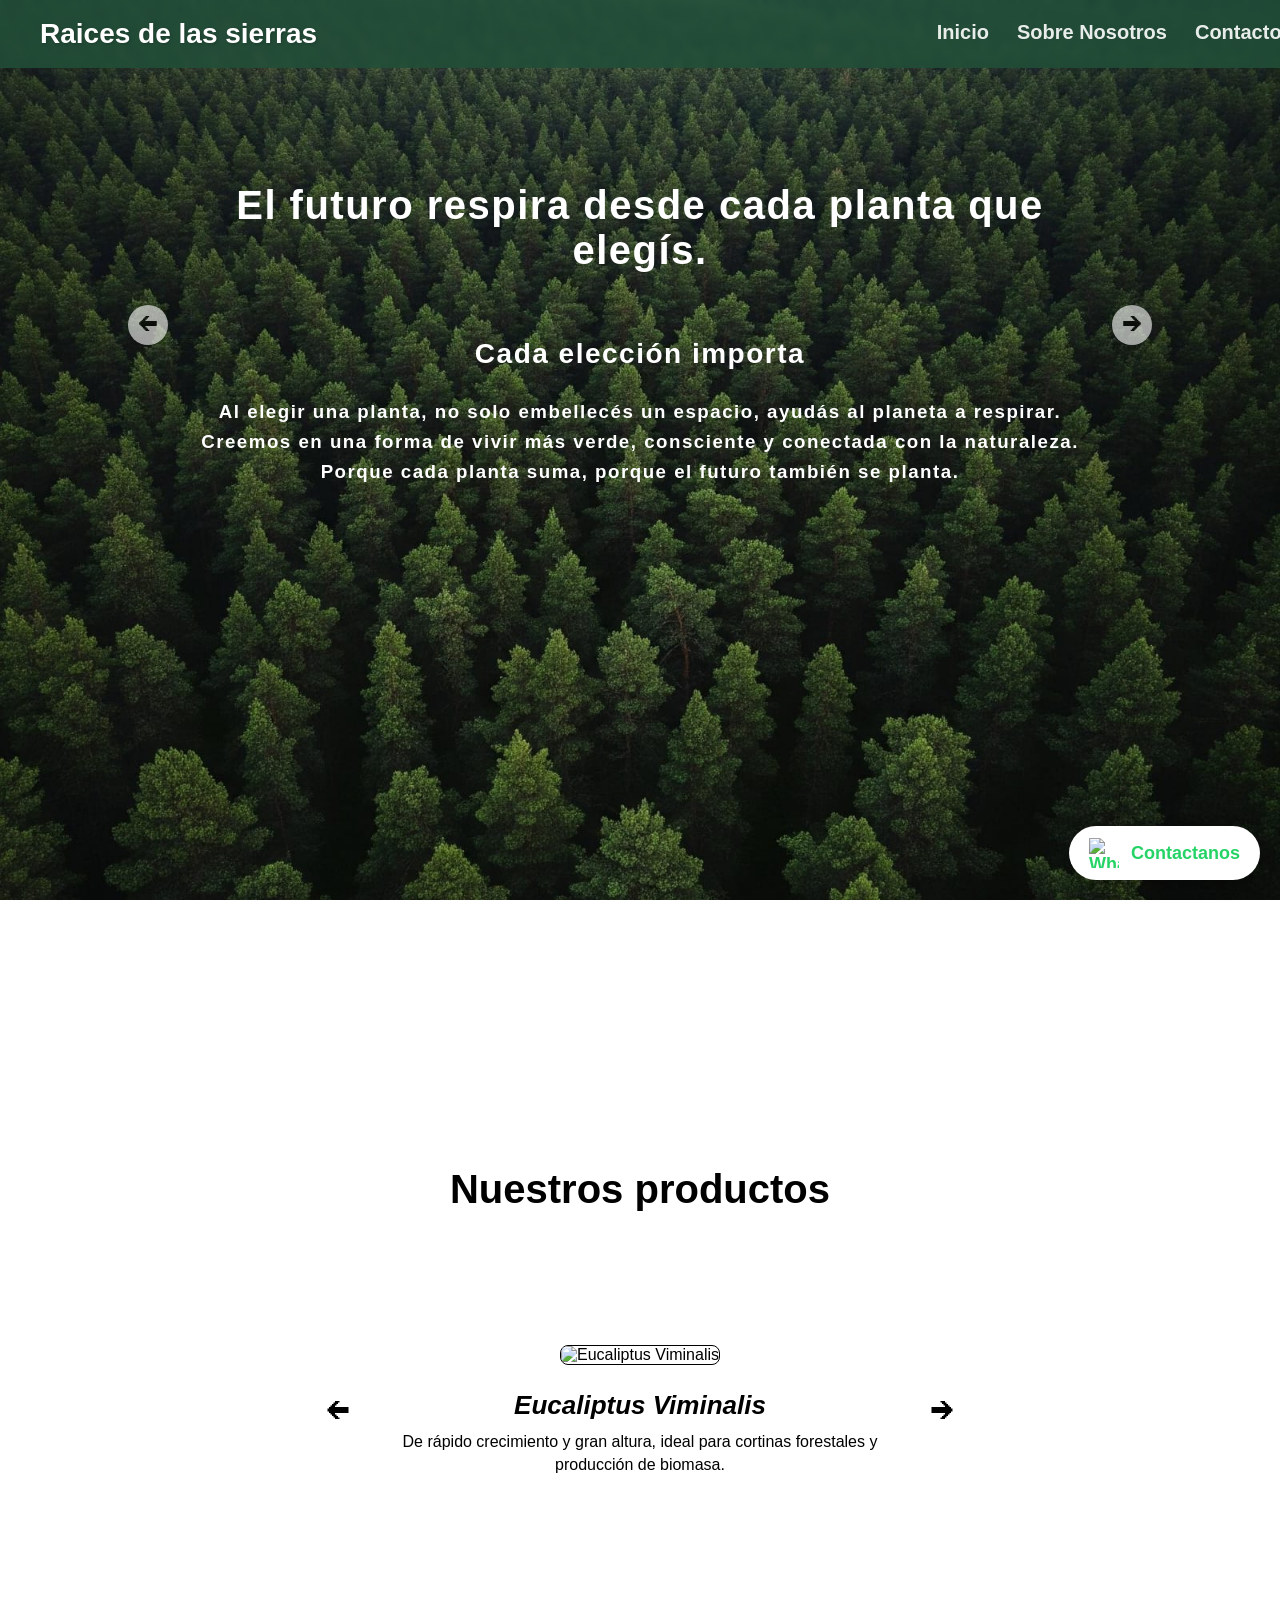
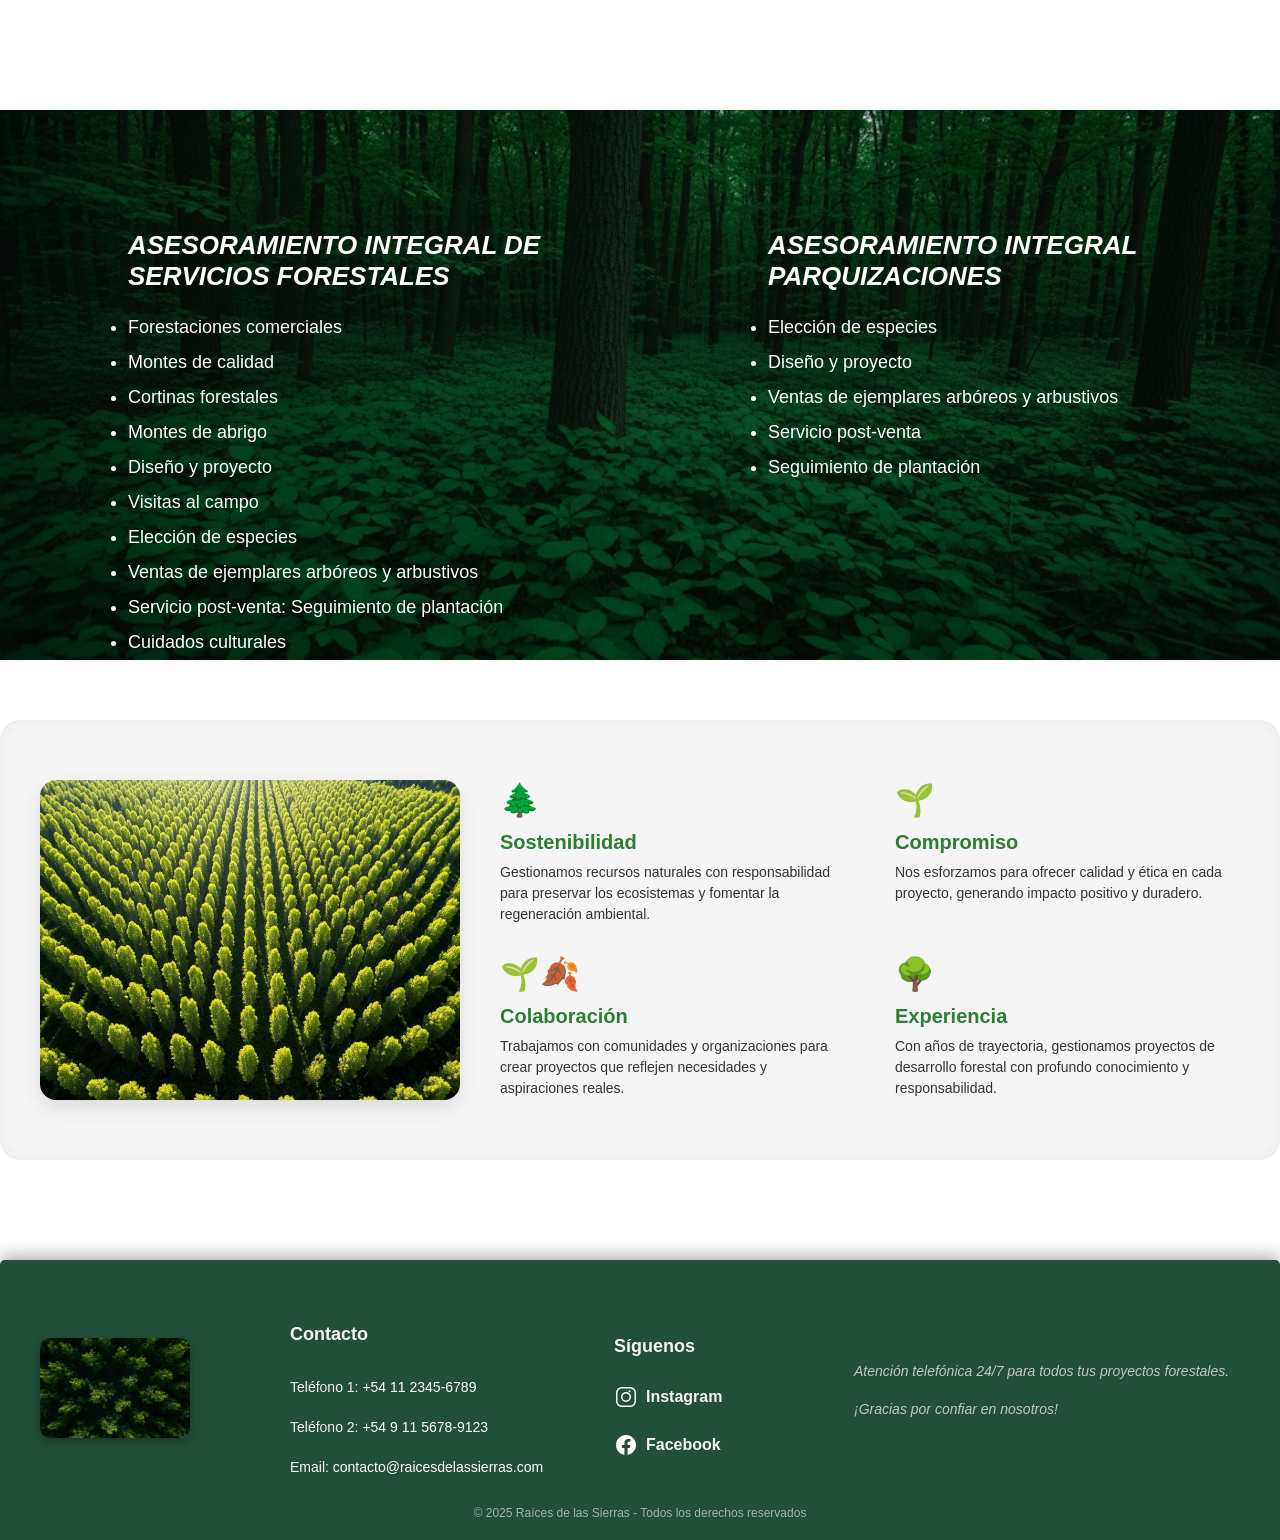
==== html/index.html @ c1635fcb "Version inicial del proyecto" ====
<!DOCTYPE html>
<html lang="en">
<head>
    <meta charset="UTF-8">
    <meta name="viewport" content="width=device-width, initial-scale=1.0">
    <title>Plantas</title>
    <link  rel="stylesheet" href="../css/style.css " />
    <link
  href="https://fonts.googleapis.com/css2?
       family=Lato:wght@300;400;700&
       family=Open+Sans:wght@300;400;700&
       family=Libre+Baskerville:wght@400;700&
       family=Playfair+Display:wght@400;700&
       display=swap"
  rel="stylesheet">
</head>
<body>  
   <header class="header">
    <div class="header__logo">Raices de las sierras</div>
    <nav class="header__nav">
      <a href="#inicio" class="nav__link">Inicio</a>
      <a href="#nosotros" class="nav__link">Sobre Nosotros</a>
      <a href="#contacto" class="nav__link">Contacto</a>
    </nav>
  </header>
<section class="presentacion">
  <div class="contenedor-presentacion">
    <button id="prev-btn" class="arrow-btn">🡰</button>

    <!-- Nuevo wrapper para los textos -->
    <div class="texts-wrap">
      <h1 class="slogan">El futuro respira desde cada planta que elegís.</h1>
      <div class="anim-wrap">
      <h2 class="titulo-presentacion"></h2>
      <h3 class="descripcion-presentacion"></h3>
      </div>
    </div>

    <button id="next-btn" class="arrow-btn">🡲</button>
  </div>
</section>
<!-- HASTA ACA PRIMERA SECCION -->
<section class="plantas-seccion">
  <h2 class="titulo-plantas">Nuestros productos</h2>
  <div class="contenedor-plantas">
    <div class="carrusel-plantas">
      <button id="prevBtn3">🡰</button>
      <div class="plantas-contenido" id="plantasContenido"></div>
      <button id="nextBtn3">🡲</button>
    </div>
  </div>
</section>

<!-- HASTA ACA SEGUNDA SECCION -->
<section class="asesoramiento-parquizaciones-seccion">
  <aside class="sidebarA">
    <div class="tituloA">ASESORAMIENTO INTEGRAL DE SERVICIOS FORESTALES</div>
    <div class="listadoA">
    <ul>
    <li>Forestaciones comerciales</li>
    <li>Montes de calidad</li>
    <li>Cortinas forestales</li>
    <li>Montes de abrigo</li>
    <li>Diseño y proyecto</li>
    <li>Visitas al campo</li>
    <li>Elección de especies</li>
    <li>Ventas de ejemplares arbóreos y arbustivos</li>
    <li>Servicio post-venta: Seguimiento de plantación</li>
    <li>Cuidados culturales</li>
    </ul>
    </div>
  </aside>
  <aside class="sidebarB">
    <div class="tituloB">ASESORAMIENTO INTEGRAL PARQUIZACIONES</div>
    <div class="listadoB">
    <ul>
      <li>Elección de especies</li>
      <li>Diseño y proyecto</li>
      <li>Ventas de ejemplares arbóreos y arbustivos</li>
      <li>Servicio post-venta</li>
      <li>Seguimiento de plantación</li>
    </ul> 
    </div>
  </aside>
</section>
  <!-- HASTA ACA tercera SECCION -->
<section class="valores-seccion">
  <div class="valores-container">
    <img src="../fondo-pantalla1.jpg" alt="Fondo árboles" class="valores-imagen" />

    <div class="valores-textos">
      <div class="valor-item">
        <div class="valor-icono">&#127794;</div> <!-- Icono hoja -->
        <h3>Sostenibilidad</h3>
        <p>Gestionamos recursos naturales con responsabilidad para preservar los ecosistemas y fomentar la regeneración ambiental.</p>
      </div>
      <div class="valor-item">
        <div class="valor-icono">&#127793;</div> <!-- Icono árbol -->
        <h3>Compromiso</h3>
        <p>Nos esforzamos para ofrecer calidad y ética en cada proyecto, generando impacto positivo y duradero.</p>
      </div>
      <div class="valor-item">
        <div class="valor-icono">&#127793;&#127810;</div> <!-- Icono árbol y planta -->
        <h3>Colaboración</h3>
        <p>Trabajamos con comunidades y organizaciones para crear proyectos que reflejen necesidades y aspiraciones reales.</p>
      </div>
      <div class="valor-item">
        <div class="valor-icono">&#127795;</div> <!-- Icono naturaleza -->
        <h3>Experiencia</h3>
        <p>Con años de trayectoria, gestionamos proyectos de desarrollo forestal con profundo conocimiento y responsabilidad.</p>
      </div>
    </div>
  </div>
</section>
<!-- HASTA ACA cuarta SECCION -->
<footer class="footer">
  <div class="footer-container">

    <div class="footer-logo">
      <img src="../fondo-bosque1.jpg" alt="Raíces de las Sierras Logo" />
    </div>

    <div class="footer-contacto">
      <h4>Contacto</h4>
      <p>Teléfono 1: <a href="tel:+541123456789">+54 11 2345-6789</a></p>
      <p>Teléfono 2: <a href="tel:+5491156789123">+54 9 11 5678-9123</a></p>
      <p>Email: <a href="mailto:contacto@raicesdelassierras.com">contacto@raicesdelassierras.com</a></p>
    </div>

    <div class="footer-redes">
      <h4>Síguenos</h4>
      <a href="https://instagram.com/tuusuario" target="_blank" aria-label="Instagram" class="red-social">
        <img src="../icono-instagram.svg" alt="Instagram" />
        <span>Instagram</span>
      </a>
      <a href="https://facebook.com/tuusuario" target="_blank" aria-label="Facebook" class="red-social">
        <img src="../icono-facebook-svg.svg" alt="Facebook" />
        <span>Facebook</span>
      </a>
    </div>

    <div class="footer-extra">
      <p>Atención telefónica 24/7 para todos tus proyectos forestales.</p>
      <p>¡Gracias por confiar en nosotros!</p>
    </div>

  </div>
  <div class="footer-copy">
    &copy; 2025 Raíces de las Sierras - Todos los derechos reservados
  </div>
</footer>



<a href="https://wa.me/549XXXXXXXXXX" target="_blank" class="whatsapp-fijo" aria-label="Contactar por WhatsApp">
  <img src="https://cdn-icons-png.flaticon.com/512/733/733585.png" alt="WhatsApp" />
  <span class="whatsapp-texto">Contactanos</span>
</a>
</body>
 <script src="../js/carrusel-ventas.js"></script>
  <script src="../js/carrusel.js"></script>
  <script src="../js/header.js"></script>
  <script src="../js/carrusel-parquizaciones.js"></script>
  <script src="../js/texto-cambiante.js"></script>
</html>
---- css/style.css ----
/*
   VARIABLES DE COLORES POSIBLES A USAR (para referencia):
   verde: #4CAF50;
   verde oscuro: #2E7D32;
   marron suave: #8D6E63;
   blanco transparente: rgba(255, 255, 255, 0.9);
   gris claro: #f5f5f5;
   gris medio: #d6d6d6;
   
    --e-global-color-secondary: #DBDCDD;
    --e-global-color-text: #000000;
    --e-global-color-accent: #F7A400;
    --e-global-color-9a81f66: #F1F1F1;
    --e-global-typography-primary-font-family: "Circular Std";

*/
/*BODY INICIAL MOMENTANEO, A CAMBIAR*/

body {
  margin: 0% auto;
  font-family: 'Lato', 'Open Sans', sans-serif;
  color: #2E7D32; 
  background-color: var;
  background-size: cover;
  background-position: center;
  background-repeat: no-repeat;
  position: relative;
}

/*HEADER, CLASES QUE PONE EL NOMBRE A LA IZQUIERDA Y LOS LINKS A LA DERECHA (A ELEGIR COLORES Y FONDO)*/
.header {
  position: fixed;
  top: 0;
  width: 100%;
  display: flex;
  flex-wrap: wrap; 
  justify-content: space-between;
  align-items: center;
  padding: 18px 40px;
  z-index: 1000;
   background-color: rgba(34, 79, 57, 0.85); /* Verde oscuro con 85% opacidad */
  backdrop-filter: blur(3px);
  -webkit-backdrop-filter: blur(3px);
}

.header__logo {
  font-size: 28px;
  font-weight: 700;
  color: white;
  text-shadow: 1px 1px 3px rgba(0,0,0,0.2);
  user-select: none;
}

.header__nav {
  display: flex;
  gap: 28px;
  flex-wrap: wrap; 
  margin-right: 3%;
}

.nav__link {
  text-decoration: none;
  color: rgba(255, 255, 255, 0.9); /* blanco transparente */
  font-weight: 600;
  position: relative;
  font-size: 20px;
  transition: color 0.3s ease;
  padding-bottom: 4px;
  user-select: none;
}

.nav__link:hover {
  color: #A0C4FF; /* verde */
}


/*SLIDES DE NOSOTROS, SIN GRADIENTES*/
.sobre-nosotros {
  display: flex;
  justify-content: center;
  flex-wrap: wrap;
  gap: 32px;
  padding: 64px 32px;
  max-width: 1200px;
  margin: 100px auto 50px auto;
  background-color: #f5f5f5; 
  border-radius: 20px;
  box-shadow: inset 0 0 15px rgba(0,0,0,0.05);
}

.slide {
  flex: 1 1 30%;
  background-color: #8D6E63; 
  color: rgba(255, 255, 255, 0.9); 
  padding: 24px;
  border-radius: 20px;
  box-shadow: 0 8px 20px rgba(0,0,0,0.1);
  min-height: 280px;
  transition: transform 0.3s ease, box-shadow 0.3s ease, background-color 0.3s ease;
  cursor: default;
  display: flex;
  flex-direction: column;
  justify-content: center;
}

.slide:hover {
  transform: scale(1.05);
  box-shadow: 0 15px 35px rgba(0,0,0,0.25);
  background-color: #2E7D32; 
  color: rgba(255, 255, 255, 0.9);
}

.slide h2 {
  margin-top: 0;
  color: rgba(255, 255, 255, 0.9);
  font-size: 24px;
  margin-bottom: 12px;
}

.slide p {
  font-size: 16px;
  line-height: 1.6;
  color: rgba(255, 255, 255, 0.9);
  flex-grow: 1;
}
/*CARRUSEL PRESENTACION*/
.presentacion {
  width: 100%;
  height: 100vh;
  background-image: url(../fondo-pantalla4.jpg);
  background-repeat: no-repeat;
  background-size: cover;
  background-position: center center;
  animation: viento 10s linear infinite;
}

@keyframes viento {
  0% {
    background-position: center 50%;
  }
  50% {
    background-position: left 38%;
  }
  100% {
    background-position: center 50%;
  }
}

.slogan{
  color: white;
  font-size: 40px;
  
}
.contenedor-presentacion {
  display: flex;
  flex-direction: row;      
  align-items: center;  
  justify-content: space-between; 
  padding-top: 150px;
  padding-left: 10%;
  padding-right: 10%;
  max-width: 1200px;
  margin: 0 auto;
  letter-spacing: 1.5px;
}


.texts-wrap {
  display: flex;
  flex-direction: column;
  text-align: center;     
  flex: 1;                 
  margin: 0 20px;         
}

.arrow-btn {
     flex-shrink: 0; 
  background-color: #ffffff;       /* fondo blanco */
  color: #000000;                  /* flecha negra */
  border: none;                    /* sin borde */
  width: 40px;                     /* ancho fijo */
  height: 40px;                    /* alto fijo */
  border-radius: 50%;              /* redondel */
  font-size: 20px;                 /* tamaño de flecha */
  display: flex;                   /* centrar el contenido */
  align-items: center;             /* vertical */
  justify-content: center;         /* horizontal */
  cursor: pointer;                 /* mano al pasar */
  box-shadow: 0 2px 4px rgba(0,0,0,0.1);  /* sombra suave opcional */
  transition: transform 0.2s;      /* pequeña animación */
 opacity: 0.6;
}

.arrow-btn:hover {
  transform: scale(1.1);           /* agranda un poco al pasar */
  opacity: 1;
}



.titulo-presentacion {
  line-height: 1.7;
  font-size: 28px;
  font-weight: bold;
  margin-bottom: 20px;
  color: white;
  letter-spacing: 1.5px;
}

.descripcion-presentacion {
  color: white;
  margin-bottom: 12px;
  letter-spacing: 1.5px;
  line-height: 1.6;
}
/* Wrapper animable */
.anim-wrap {
  overflow: hidden; /* evita parpadeos */
}

/* Sale hacia la izquierda */
.animate-out-left {
  animation: slideOutLeft 0.3s ease forwards;
}

/* Entra desde la derecha */
.animate-in-right {
  animation: slideInRight 0.3s ease forwards;
}

@keyframes slideOutLeft {
  from { opacity: 1; transform: translateX(0); }
  to   { opacity: 0; transform: translateX(-30%); }
}

@keyframes slideInRight {
  from { opacity: 0; transform: translateX(30%); }
  to   { opacity: 1; transform: translateX(0); }
}



/*ASESORAMIENTO FORESTAL SECCION*/

.asesoramiento-forestal-seccion {
  width: 100%;
  height: 60vh;
  background-color: white;
  display: flex;
  justify-content: center;
  align-items: center;
  box-sizing: border-box;
  font-family: 'Lato', sans-serif;
  color: #000;
}


/* CONTENEDOR PRINCIPAL */
.contenedor-principal {
  width: 100%;
  max-width: 1200px;
  height: 100%;
  display: flex;
  flex-direction: column;
  box-sizing: border-box;
  padding: 40px;
  align-items: flex-end;
}

/* BLOQUE SUPERIOR: ARRIBA A LA IZQUIERDA */
.bloque-superior {
  display: flex;
  align-items: center;
  gap: 1.5rem;
  align-self: flex-start;
}

.bloque-superior h2 {
  color: #000;
  font-size: 2.4rem;
  line-height: 1.3;
  font-weight: 700;
  margin: 0;
}

.logo {
  width: 120px;
  border-radius: 12px;
  box-shadow: 0 8px 20px rgba(35, 124, 117, 0.2);
  transition: transform 0.3s ease;
}

.logo:hover {
  transform: scale(1.05);
}

/* ESPACIADOR FLEXIBLE */
.flex-spacer {
  flex-grow: 1;
  min-height: 20%;
}

/* BLOQUE CARRUSEL: ABAJO A LA DERECHA */
.bloque-carrusel {
  align-self: center;
  padding-left: 30%;
  margin-top: 10%;
}

.carrusel {
  display: flex;
  align-items: center;
  background-color: #fff;
  border: solid 2px black;
  border-radius: 25px;
  padding: 2rem;
  box-shadow: 0 12px 30px rgba(35, 124, 117, 0.15);
  min-width: 480px;
  max-width: 600px;
  gap: 1rem;
}

/* CARRUSEL CONTENIDO */
.carrusel-contenido {
  flex: 1;
  transition: transform 0.5s ease-in-out, opacity 0.5s ease-in-out;
  opacity: 1;
  height: 180px;
  overflow: hidden;
  width: 80px;
}

.carrusel-contenido h3 {
  color: #000;
  font-size: 1.5rem;
  font-weight: 700;
  margin-bottom: 0.5rem;
}

.carrusel-contenido p {
  color: #000;
  font-size: 1rem;
  line-height: 1.5;
  margin: 0;
}

.carrusel-btn {
  background: transparent;
  color: #000;
  border: 2px solid #000;
  border-radius: 50%;
  width: 42px;
  height: 42px;
  font-size: 1.2rem;
  cursor: pointer;
  transition: background 0.3s, color 0.3s;
}

.carrusel-btn:hover {
  background: #000;
  color: #fff;
}

/* Animaciones para el Carrusel de Objetivos */
.carrusel-contenido.animate-out-left {
  transform: translateX(-100%);
  opacity: 0;
}

.carrusel-contenido.animate-in-right {
  transform: translateX(0);
  opacity: 1;
}

.carrusel-contenido.initial-position-right {
  transform: translateX(100%);
  opacity: 0;
}


/*ASESORIAMIENTO PARQUIZACIONES SECCION*/
.asesoramiento-parquizaciones-seccion {
  display: flex;
  width: 100%;
  height: 50vh;
  background-image: url(../fondo-seccion-parquizaciones.png);
  background-repeat: no-repeat;
  background-size: cover;
  background-position: center center;
  animation: viento 10s linear infinite;
  padding-top: 100px;
  
}
.sidebarA {
  width: 50%;
  padding: 20px;
  box-sizing: border-box;
  justify-content: center;
  padding-left: 10%;
}

.sidebarB {
  width: 50%;
  padding: 20px;
  box-sizing: border-box;
  padding-left: 10%;
}

.tituloA,
.tituloB {
  color: white;
  font-weight: bold;
  font-style: italic;
  font-size: 26px;
  margin-bottom: 25px;
  
}

.listadoA ul,
.listadoB ul {
  
  padding: 0;
  margin: 0;
}

.listadoA li,
.listadoB li {
  color: white;
  font-weight: normal;
  font-size: 18px;
  margin-bottom: 14px;
  
}

/*SECCION VENTA DE PLANTAS*/
.plantas-seccion {
  display: flex;
  flex-direction: column;
  justify-content: center;
  align-items: center;
  width: 100%;
  height: 90vh;
  background-color: white;
  color: black;
  font-family: 'Open Sans', sans-serif;
}

.titulo-plantas {
  font-size: 40px;
  color: black;
  font-weight: bold;
  text-align: center;
  padding-bottom: 100px;
}

.contenedor-plantas {
  width: 100%;
  display: flex;
  justify-content: center;
  align-items: center;
}

.carrusel-plantas {
  width: 50%;
  display: flex;
  align-items: center;
  justify-content: space-between;
  gap: 20px;
}

#prevBtn3,
#nextBtn3 {
  font-size: 24px;
  background: none;
  border: none;
  cursor: pointer;
  color: black;
  transition: transform 0.2s;
}

#prevBtn3:hover,
#nextBtn3:hover {
  transform: scale(1.2);
}

.plantas-contenido {
  text-align: center;
  flex: 1;
  transition: opacity 0.3s ease;
}

.plantas-contenido img.imagen-planta {
  max-width: 100%;
  height: auto;
  border-radius: 8px;
  border: 1px solid #000;
  margin-bottom: 15px;
}

.plantas-contenido h3 {
  font-size: 26px;
  font-style: italic;
  margin: 10px 0;
}

.plantas-contenido p {
  font-size: 16px;
  font-style: normal;
  margin: 0 10px;
  line-height: 1.4;
}


/*ESTE ES EL CARRUSEL DE VENTAS*/

/*WHATSAPP POPUP*/
.whatsapp-fijo {
  position: fixed;
  bottom: 20px;
  right: 20px;
  z-index: 999;
  background-color: white; /* fondo blanco */
  color: #25D366;
  border-radius: 50px; /* más redondeado */
  padding: 12px 20px;
  display: flex;
  align-items: center;
  gap: 12px;
  font-weight: bold;
  font-size: 18px;
  text-decoration: none;
  box-shadow: 0 6px 16px rgba(0, 0, 0, 0.3);
  transition: transform 0.3s ease, background-color 0.3s ease;
}

.whatsapp-fijo:hover {
  transform: scale(1.06);
  background-color: #f0f0f0;
}

.whatsapp-fijo img {
  width: 30px;
  height: 30px;
}

/* Texto solo visible en pantallas grandes */
.whatsapp-texto {
  display: none;
}

/* Mostrar texto a partir de pantallas medianas */
@media (min-width: 768px) {
  .whatsapp-texto {
    display: inline;
  }

 



/*VALORES SECCION*/
.valores-seccion {
  padding: 60px 40px;
  background-color: #f5f5f5;
  max-width: 1200px;
  margin: 60px auto 100px auto;
  border-radius: 20px;
  box-shadow: inset 0 0 15px rgba(0,0,0,0.05);
  font-family: 'Lato', sans-serif;
  color: #2E7D32;
}

.valores-container {
  display: flex;
  gap: 40px;
  align-items: center;
  flex-wrap: wrap;
}

.valores-imagen {
  flex: 1 1 40%;
  max-width: 420px;
  border-radius: 16px;
  box-shadow: 0 8px 20px rgba(0,0,0,0.1);
  object-fit: cover;
  height: 320px;
}

.valores-textos {
  flex: 1 1 55%;
  display: grid;
  grid-template-columns: repeat(2, 1fr);
  gap: 30px 50px;
}

.valor-item {
  display: flex;
  flex-direction: column;
  align-items: flex-start;
}

.valor-icono {
  font-size: 32px;
  color: #F7A400; /* color naranja/acento */
  margin-bottom: 12px;
}

.valor-item h3 {
  margin: 0 0 8px 0;
  font-weight: 700;
  color: #2E7D32;
  font-size: 20px;
}

.valor-item p {
  margin: 0;
  font-size: 14px;
  line-height: 1.5;
  color: #333;
}

/* Responsive para móviles */
@media (max-width: 768px) {
  .valores-container {
    flex-direction: column;
  }
  .valores-imagen, .valores-textos {
    flex: 1 1 100%;
    max-width: 100%;
  }
  .valores-textos {
    grid-template-columns: 1fr;
  }
}
 


/*FOOTER*/

.footer {
  background-color: #224F39;
  color: #f5f5f5;
  padding: 40px 20px 20px 20px;
  font-family: 'Lato', sans-serif;
  border-radius: 5px 5px 0 0;
  box-shadow: 0 -5px 15px rgba(0,0,0,0.3);
  margin-top: 60px;
}

.footer-container {
  max-width: 1200px;
  margin: 0 auto;
  display: flex;
  flex-wrap: nowrap; 
  justify-content: flex-start; 
  gap: 60px; 
  align-items: center;
}
.footer-logo {
  flex: 0 0 auto; 
  margin-right: 40px;
}
.footer-logo img {
  max-height: 100px; 
  width: auto; 
  border-radius: 10px;
  box-shadow: 0 4px 10px rgba(0,0,0,0.3);
}

.footer-contacto, .footer-redes, .footer-extra {
  display: flex;
  flex-direction: column;
  gap: 12px;
  flex: 1 1 auto;
  min-width: 180px;
}
.footer-contacto h4,
.footer-redes h4,
.footer-extra h4 {
  font-weight: 700;
  margin-bottom: 16px;
  font-size: 18px;
}

.footer-contacto p,
.footer-extra p {
  margin: 6px 0;
  font-size: 14px;
}

.footer-contacto a {
  color: #fff;
  text-decoration: none;
  transition: color 0.3s ease;
}

.footer-contacto a:hover {
  color: #fff;
  text-decoration: underline;
}

.footer-redes {
  display: flex;
  flex-direction: column;
}

.footer-redes a.red-social {
  display: flex;
  align-items: center;
  gap: 8px;
  margin-bottom: 12px;
  color: #f5f5f5;
  text-decoration: none;
  font-weight: 600;
  font-size: 16px;
  transition: transform 0.3s ease, color 0.3s ease;
}

.footer-redes a.red-social img {
  width: 24px;
  height: 24px;
  filter: brightness(0) invert(1);
  transition: transform 0.3s ease;
}

.footer-redes a.red-social:hover {
  transform: scale(1.1);
  color: #F7A400;
}

.footer-redes a.red-social:hover img {
  transform: scale(1.2);
  filter: brightness(0) invert(1) saturate(1.5) hue-rotate(10deg);
}


.footer-extra p {
  font-size: 14px;
  margin: 5px 0;
  font-style: italic;
  opacity: 0.85;
  color: #DBDCDD; 
}

.footer-copy {
  text-align: center;
  font-size: 12px;
  opacity: 0.6;
  margin-top: 25px;
  user-select: none;
}


/*NOSOTROS*/
.nosotros-container {
  margin-top: 2rem; /* Espacio entre el header y la sección */
  padding: 3rem 1.5rem;
  background: #eeeeee; 
  color: #333;
  max-width: 1100px;
  margin-left: auto;
  margin-right: auto;
  border-radius: 10px; 
  box-shadow: 0 2px 12px rgba(0, 0, 0, 0.05);  
}

.intro {
  text-align: center;
  margin-bottom: 2.5rem;
}

.intro h2 {
  font-size: 2.5rem;
  font-weight: 600;
  color: #2e5e4e;
  margin-bottom: 0.5rem;
}

.intro .subtitulo {
  font-size: 1.2rem;
  font-style: italic;
  color: brown;
}

.reseña {
  font-size: 1.1rem;
  line-height: 1.8;
  margin-bottom: 3rem;
  padding: 0 1rem;
}

.mision-vision {
  display: flex;
  flex-direction: column;
  gap: 2rem;
}

@media (min-width: 768px) {
  .mision-vision {
    flex-direction: row;
  }
}

.card {
  background: #fff;
  border-left: 5px solid #2e5e4e;
  padding: 1.5rem;
  box-shadow: 0 2px 10px rgba(0, 0, 0, 0.05);
  flex: 1;
  border-radius: 8px;
}

.card h3 {
  font-size: 1.5rem;
  margin-bottom: 1rem;
  color: #2e5e4e;
}

.card p {
  font-size: 1rem;
  color: #444;
  line-height: 1.6;
}



}
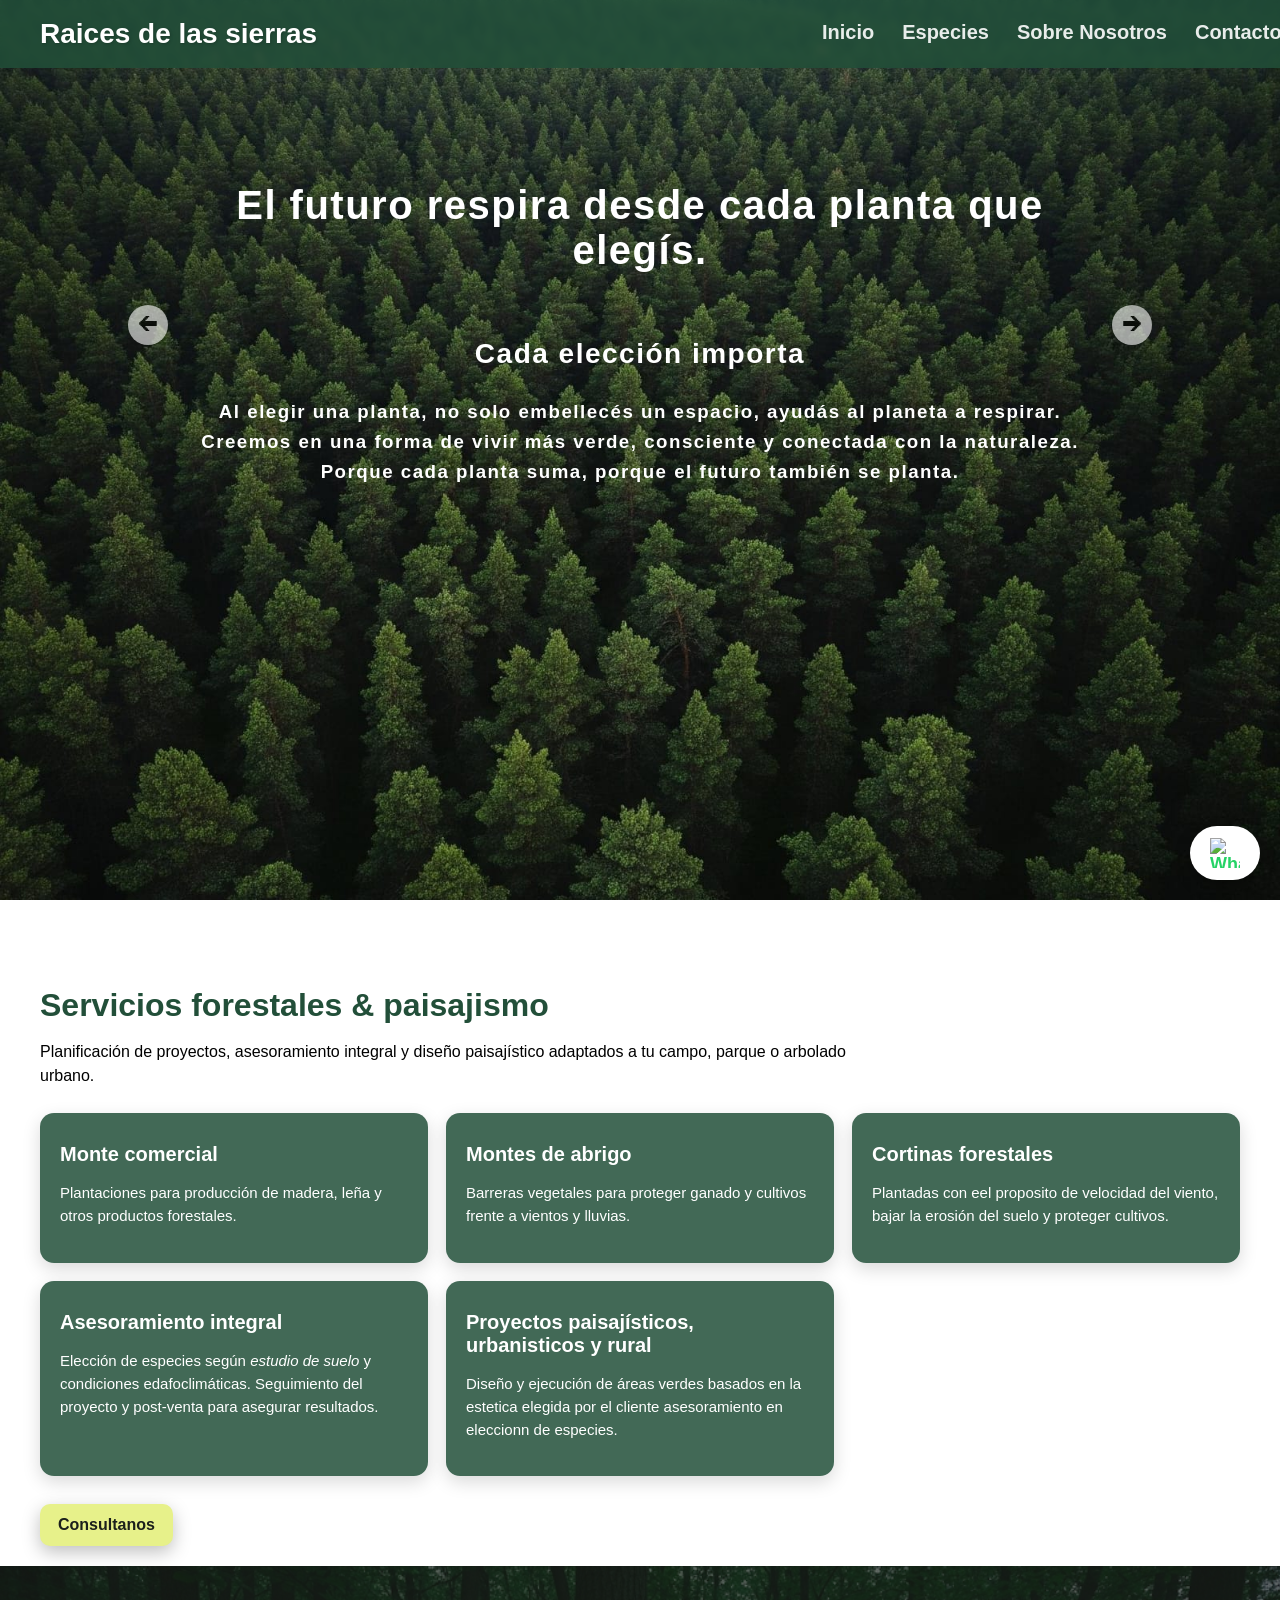
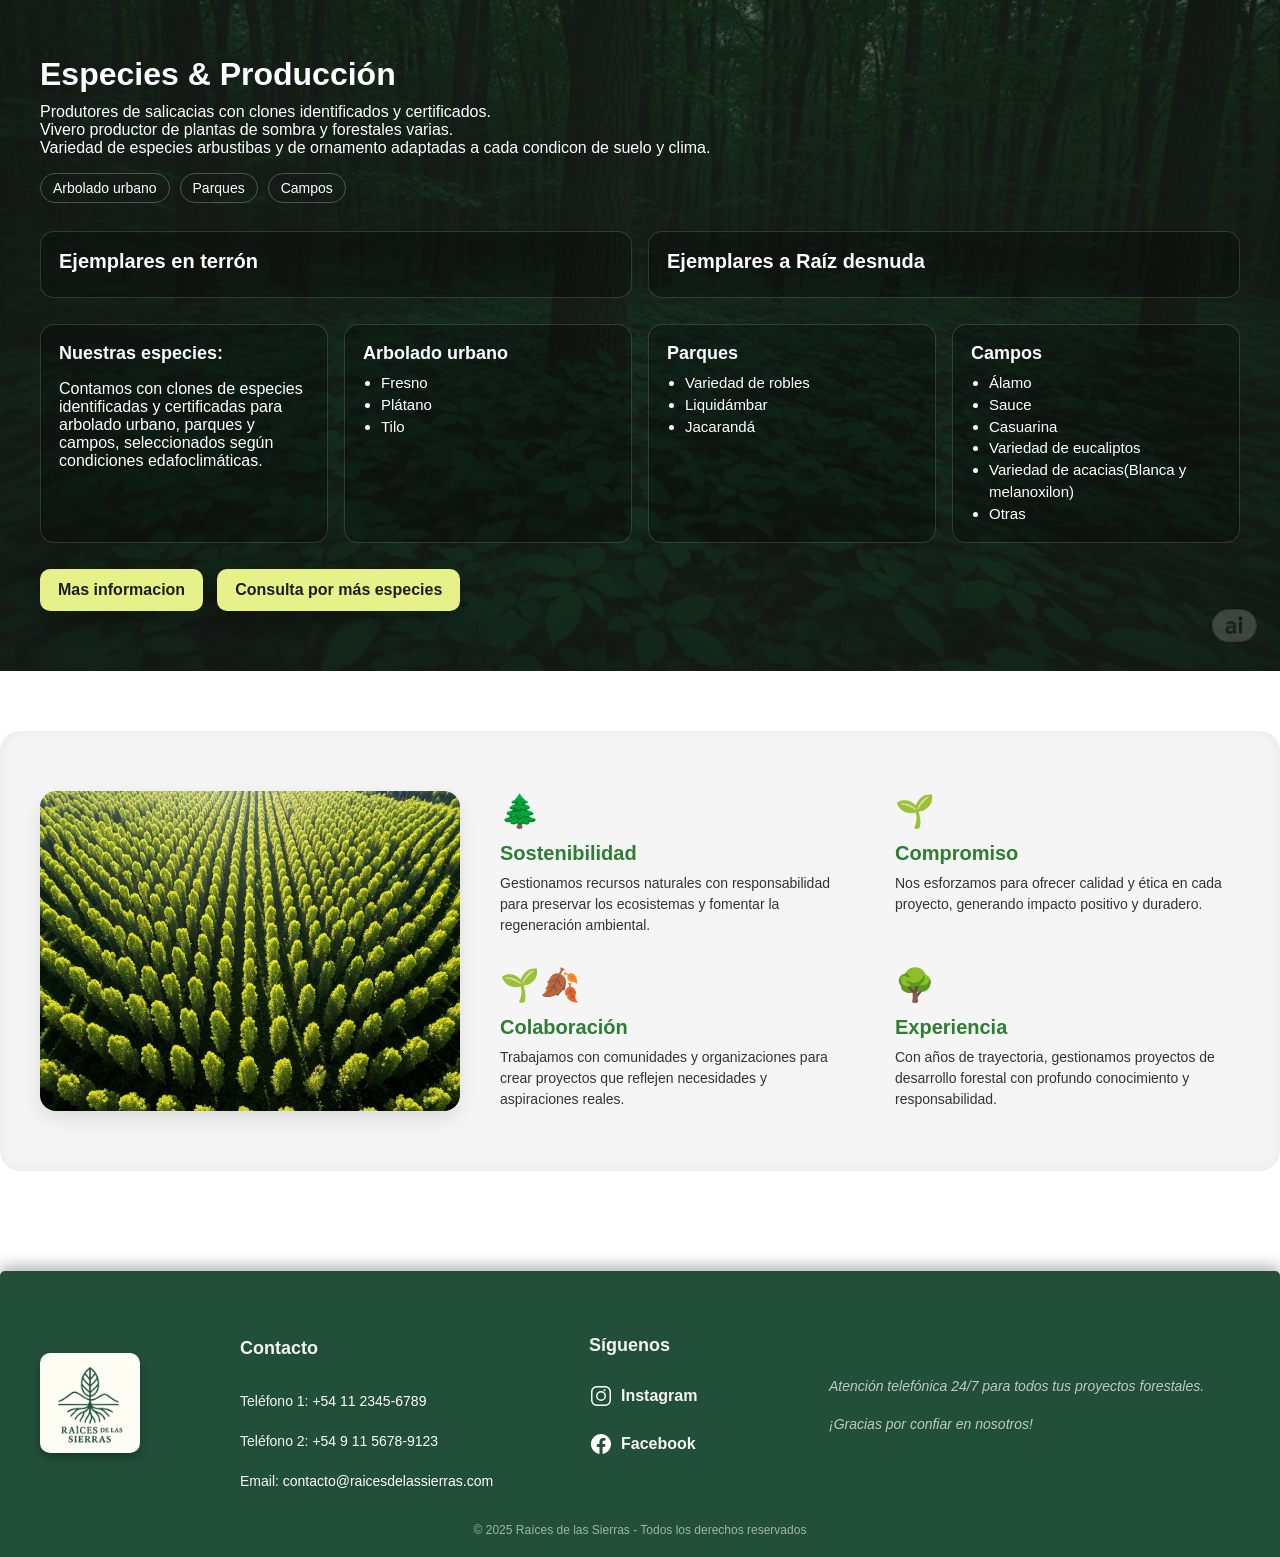
==== commit ce5973ec: "se agregaron nuevos cambios" ====
--- a/html/index.html
+++ b/html/index.html
@@ -3,7 +3,7 @@
 <head>
     <meta charset="UTF-8">
     <meta name="viewport" content="width=device-width, initial-scale=1.0">
-    <title>Plantas</title>
+    <title>Raíces de las sierras</title>
     <link  rel="stylesheet" href="../css/style.css " />
     <link
   href="https://fonts.googleapis.com/css2?
@@ -15,14 +15,15 @@
   rel="stylesheet">
 </head>
 <body>  
-   <header class="header">
+<header class="header">
     <div class="header__logo">Raices de las sierras</div>
     <nav class="header__nav">
-      <a href="#inicio" class="nav__link">Inicio</a>
-      <a href="#nosotros" class="nav__link">Sobre Nosotros</a>
+      <a href="index.html" class="nav__link">Inicio</a>
+      <a href="especies.html" class="nav__link">Especies</a>
+      <a href="nosotros.html" class="nav__link">Sobre Nosotros</a>
       <a href="#contacto" class="nav__link">Contacto</a>
     </nav>
-  </header>
+</header>
 <section class="presentacion">
   <div class="contenedor-presentacion">
     <button id="prev-btn" class="arrow-btn">🡰</button>
@@ -40,49 +41,150 @@
   </div>
 </section>
 <!-- HASTA ACA PRIMERA SECCION -->
-<section class="plantas-seccion">
-  <h2 class="titulo-plantas">Nuestros productos</h2>
-  <div class="contenedor-plantas">
-    <div class="carrusel-plantas">
-      <button id="prevBtn3">🡰</button>
-      <div class="plantas-contenido" id="plantasContenido"></div>
-      <button id="nextBtn3">🡲</button>
-    </div>
-  </div>
-</section>
+<section class="servicios-seccion">
+  <div class="servicios-wrap">
+    <header class="servicios-header">
+      <h2>Servicios forestales & paisajismo</h2>
+      <p>
+        Planificación de proyectos, asesoramiento integral y diseño paisajístico
+        adaptados a tu campo, parque o arbolado urbano.
+      </p>
+    </header>
+
+    <div class="servicios-grid">
+      <article class="servicio-card">
+        
+        <h3>Monte comercial</h3>
+        <p>
+          Plantaciones para producción de madera, leña y otros
+          productos forestales.
+        </p>
+      </article>
+
+      <article class="servicio-card">
+      
+        <h3>Montes de abrigo</h3>
+        <p>
+          Barreras vegetales para proteger ganado y cultivos frente a
+          vientos y lluvias.
+        </p>
+      </article>
+
+      <article class="servicio-card">
+        <h3>Cortinas forestales</h3>
+        <p>
+          Plantadas con eel proposito de velocidad del viento, bajar la
+          erosión del suelo y proteger cultivos.
+        </p>
+      </article>
+
+      <article class="servicio-card">
+       
+        <h3>Asesoramiento integral</h3>
+        <p>
+          Elección de especies según <em>estudio de suelo</em> y
+          condiciones edafoclimáticas. Seguimiento del proyecto y
+          post-venta para asegurar resultados.
+        </p>
+      </article>
+
+      <article class="servicio-card">
+        
+        <h3>Proyectos paisajísticos, urbanisticos y rural</h3>
+        <p>
+          Diseño y ejecución de áreas verdes basados en la estetica elegida por el cliente 
+          asesoramiento en eleccionn de especies.
+        </p>
+      </article>
+    </div>
+
+    <div class="servicios-cta">
+      <a class="btn-primario" href="/contacto">Consultanos</a>
+      
+    </div>
+  </div>
+</section>
+
 
 <!-- HASTA ACA SEGUNDA SECCION -->
-<section class="asesoramiento-parquizaciones-seccion">
-  <aside class="sidebarA">
-    <div class="tituloA">ASESORAMIENTO INTEGRAL DE SERVICIOS FORESTALES</div>
-    <div class="listadoA">
-    <ul>
-    <li>Forestaciones comerciales</li>
-    <li>Montes de calidad</li>
-    <li>Cortinas forestales</li>
-    <li>Montes de abrigo</li>
-    <li>Diseño y proyecto</li>
-    <li>Visitas al campo</li>
-    <li>Elección de especies</li>
-    <li>Ventas de ejemplares arbóreos y arbustivos</li>
-    <li>Servicio post-venta: Seguimiento de plantación</li>
-    <li>Cuidados culturales</li>
-    </ul>
-    </div>
-  </aside>
-  <aside class="sidebarB">
-    <div class="tituloB">ASESORAMIENTO INTEGRAL PARQUIZACIONES</div>
-    <div class="listadoB">
-    <ul>
-      <li>Elección de especies</li>
-      <li>Diseño y proyecto</li>
-      <li>Ventas de ejemplares arbóreos y arbustivos</li>
-      <li>Servicio post-venta</li>
-      <li>Seguimiento de plantación</li>
-    </ul> 
-    </div>
-  </aside>
-</section>
+<section class="seccion-especies">
+  <div class="especies__bg"></div>
+
+  <div class="especies__wrap">
+    <header class="especies__header">
+      <h2>Especies & Producción</h2>
+      <p>
+        Produtores de salicacias con clones identificados y certificados.
+        <br>Vivero productor de plantas de sombra y forestales varias.
+        <br>Variedad de especies arbustibas y de ornamento adaptadas a cada condicon de suelo y clima.
+      </p>
+      <ul class="especies__chips" aria-label="Aplicaciones">
+        <li>Arbolado urbano</li>
+        <li>Parques</li>
+        <li>Campos</li>
+      </ul>
+    </header>
+
+    <!-- Modalidades de venta -->
+    <section class="venta">
+      <article class="venta__card">
+        <h3>Ejemplares en terrón</h3>
+      
+      </article>
+      <article class="venta__card">
+        <h3>Ejemplares a Raíz desnuda</h3>
+       
+      </article>
+    </section>
+
+    <!-- Historias / bloques cortos -->
+    <section class="historias">
+      <article class="historia">
+        <h4>Nuestras especies:</h4>
+        <p>
+          Contamos con clones de especies identificadas y certificadas para
+          arbolado urbano, parques y campos, seleccionados según condiciones edafoclimáticas.
+        </p>
+      </article>
+
+      <article class="historia">
+        <h4>Arbolado urbano</h4>
+        <ul class="historia__lista">
+          <li>Fresno </li>
+          <li>Plátano </li>
+          <li>Tilo </li>
+        </ul>
+      </article>
+
+      <article class="historia">
+        <h4>Parques</h4>
+        <ul class="historia__lista">
+          <li>Variedad de robles</li>
+          <li>Liquidámbar </li>
+          <li>Jacarandá </li>
+        </ul>
+      </article>
+
+      <article class="historia">
+        <h4>Campos</h4>
+        <ul class="historia__lista">
+          <li>Álamo </li>
+          <li>Sauce </li>
+          <li>Casuarina </li>
+          <li>Variedad de eucaliptos </li>
+          <li>Variedad de acacias(Blanca y melanoxilon) </li>
+          <li>Otras</li>
+        </ul>
+      </article>
+    </section>
+
+    <div class="especies__cta">
+      <a class="btn-primario" href="/especies">Mas informacion</a>
+       <a class="btn-primario" href="/contacto">Consulta por más especies</a>
+    </div>
+  </div>
+</section>
+
   <!-- HASTA ACA tercera SECCION -->
 <section class="valores-seccion">
   <div class="valores-container">
@@ -117,7 +219,7 @@
   <div class="footer-container">
 
     <div class="footer-logo">
-      <img src="../fondo-bosque1.jpg" alt="Raíces de las Sierras Logo" />
+      <img src="../Logo Raíces.png" alt="Raíces de las Sierras Logo" />
     </div>
 
     <div class="footer-contacto">
@@ -137,6 +239,7 @@
         <img src="../icono-facebook-svg.svg" alt="Facebook" />
         <span>Facebook</span>
       </a>
+      <br>
     </div>
 
     <div class="footer-extra">
--- a/css/style.css
+++ b/css/style.css
@@ -17,7 +17,7 @@
 /*BODY INICIAL MOMENTANEO, A CAMBIAR*/
 
 body {
-  margin: 0% auto;
+  margin: 0 auto;
   font-family: 'Lato', 'Open Sans', sans-serif;
   color: #2E7D32; 
   background-color: var;
@@ -57,7 +57,19 @@
   flex-wrap: wrap; 
   margin-right: 3%;
 }
-
+.header__imagen img{
+  display: block;
+  max-height: 56px;   /* límite del logo */
+  width: auto;
+  object-fit: contain;
+  margin-right: 12px; /* margen lateral */
+}
+.header__separador {
+  display: flex;
+  flex-direction: row;
+  align-items: center;
+  gap: 20px;
+}
 .nav__link {
   text-decoration: none;
   color: rgba(255, 255, 255, 0.9); /* blanco transparente */
@@ -378,58 +390,130 @@
 }
 
 
-/*ASESORIAMIENTO PARQUIZACIONES SECCION*/
-.asesoramiento-parquizaciones-seccion {
-  display: flex;
+/* Contenedor general con fondo (puede aprovechar tu animación 'viento' si ya existe) */
+.seccion-especies {
+  position: relative;
   width: 100%;
-  height: 50vh;
+  overflow: hidden;
+  padding: 90px 0 60px; /* margen superior para no chocar con header fijo */
+  background: #1b1f1b; /* color de respaldo si no carga la imagen */
+  color: #fff;
+}
+
+.especies__bg {
+  position: absolute;
+  inset: 0;
   background-image: url(../fondo-seccion-parquizaciones.png);
-  background-repeat: no-repeat;
   background-size: cover;
-  background-position: center center;
-  animation: viento 10s linear infinite;
-  padding-top: 100px;
-  
-}
-.sidebarA {
-  width: 50%;
-  padding: 20px;
-  box-sizing: border-box;
-  justify-content: center;
-  padding-left: 10%;
-}
-
-.sidebarB {
-  width: 50%;
-  padding: 20px;
-  box-sizing: border-box;
-  padding-left: 10%;
-}
-
-.tituloA,
-.tituloB {
-  color: white;
-  font-weight: bold;
-  font-style: italic;
-  font-size: 26px;
-  margin-bottom: 25px;
-  
-}
-
-.listadoA ul,
-.listadoB ul {
-  
+  background-position: center;
+  opacity: 0.35;               /* oscurezco para mejorar legibilidad */
+  animation: viento 10s linear infinite; /* si ya tenés @keyframes viento */
+  pointer-events: none;
+}
+
+.especies__wrap {
+  position: relative;
+  max-width: 1200px;
+  margin: 0 auto;
+  padding: 0 22px;
+}
+
+/* Header */
+.especies__header h2 {
+  font-size: 32px;
+  line-height: 1.15;
+  margin: 0 0 10px;
+  font-weight: 800;
+}
+
+.especies__header p {
+  font-size: 16px;
+  max-width: 850px;
+  margin: 0 0 16px;
+}
+
+.especies__chips {
+  display: flex;
+  gap: 10px;
+  list-style: none;
   padding: 0;
+  margin: 14px 0 28px;
+  flex-wrap: wrap;
+}
+.especies__chips li {
+  font-size: 14px;
+  padding: 6px 12px;
+  border: 1px solid rgba(255,255,255,.25);
+  border-radius: 999px;
+  backdrop-filter: blur(2px);
+}
+
+/* Cards de venta */
+.venta {
+  display: grid;
+  grid-template-columns: repeat(2, minmax(0, 1fr));
+  gap: 16px;
+  margin-bottom: 26px;
+}
+.venta__card {
+  background: rgba(0,0,0,.25);
+  border: 1px solid rgba(255,255,255,.15);
+  border-radius: 14px;
+  padding: 18px;
+}
+.venta__card h3 {
+  font-size: 20px;
+  margin: 0 0 6px;
+  font-weight: 700;
+}
+
+/* Historias */
+.historias {
+  display: grid;
+  grid-template-columns: repeat(4, minmax(0, 1fr));
+  gap: 16px;
+  margin-top: 10px;
+}
+.historia {
+  background: rgba(0,0,0,.25);
+  border: 1px solid rgba(255,255,255,.15);
+  border-radius: 14px;
+  padding: 18px;
+  min-height: 160px;
+}
+.historia h4 {
+  margin: 0 0 8px;
+  font-size: 18px;
+  font-weight: 700;
+}
+.historia__lista {
   margin: 0;
-}
-
-.listadoA li,
-.listadoB li {
-  color: white;
-  font-weight: normal;
-  font-size: 18px;
-  margin-bottom: 14px;
-  
+  padding-left: 18px;
+  font-size: 15px;
+  line-height: 1.45;
+}
+
+/* CTA */
+.especies__cta {
+  margin-top: 26px;
+  display: flex;
+  gap: 14px;   /* separación entre botones */
+  flex-wrap: wrap; /* para que en mobile bajen uno debajo del otro */
+}
+.btn-primario {
+  display: inline-block;
+  padding: 12px 18px;
+  border-radius: 10px;
+  background: #e7f18a; /* cambiá si querés matchear tu paleta */
+  color: #1b1f1b;
+  font-weight: 700;
+  text-decoration: none;
+  transition: transform .15s ease, filter .15s ease, box-shadow .15s ease;
+  box-shadow: 0 6px 18px rgba(0,0,0,.25);
+}
+.btn-primario:hover {
+  transform: translateY(-1px);
+  filter: brightness(1.02);
 }
 
 /*SECCION VENTA DE PLANTAS*/
@@ -548,11 +632,193 @@
   display: none;
 }
 
-/* Mostrar texto a partir de pantallas medianas */
-@media (min-width: 768px) {
-  .whatsapp-texto {
-    display: inline;
-  }
+/*APARTADO ESPECIES*/
+.especies-info {
+  position: relative;
+  width: 100%;
+  padding: 90px 0 60px;
+  color: #000;
+}
+
+.info__wrap {
+  max-width: 1200px;
+  margin: 0 auto;
+  padding: 0 22px;
+}
+
+/* Intro */
+.info__header {
+  text-align: center;
+  margin-bottom: 40px;
+}
+.info__header h2 {
+  font-size: 32px;
+  font-weight: 800;
+  margin-bottom: 14px;
+}
+.info__header p {
+  font-size: 16px;
+  max-width: 850px;
+  margin: 0 auto;
+  line-height: 1.5;
+}
+
+/* Cards */
+.info__cards {
+  display: grid;
+  grid-template-columns: repeat(3, minmax(0, 1fr));
+  gap: 20px;
+  margin-bottom: 50px;
+}
+.info__card {
+  background: rgba(34, 79, 57, 0.85); 
+  border: none;                       
+  border-radius: 14px;
+  padding: 24px;
+  min-height: 220px;
+  transition: transform .2s ease, box-shadow .2s ease;
+  color: #000;                        
+}
+
+.info__card:hover {
+  transform: translateY(-4px);
+  box-shadow: 0 6px 18px rgba(0,0,0,.25);
+}
+
+.info__card h3 {
+  font-size: 22px;
+  margin-bottom: 10px;
+  color: #000; 
+}
+
+.info__card p {
+  font-size: 18px;
+  line-height: 1.5;
+  color: #000; 
+}
+
+/* CONSULTANOS ESPECIES */
+.info__cta {
+  text-align: center;
+  margin-top: 20px;
+}
+.info__cta p {
+  margin-bottom: 16px;
+  font-size: 16px;
+  color:#000;
+}
+.btn-primario {
+  display: inline-block;
+  padding: 12px 18px;
+  border-radius: 10px;
+  background: #e7f18a;
+  color: #1b1f1b;
+  font-weight: 700;
+  text-decoration: none;
+  transition: transform .15s ease, filter .15s ease, box-shadow .15s ease;
+  box-shadow: 0 6px 18px rgba(0,0,0,.25);
+}
+.btn-primario:hover {
+  transform: translateY(-1px);
+  filter: brightness(1.05);
+}
+
+/* ====== Servicios ====== */
+.servicios-seccion {
+  width: 100%;
+  padding: 60px 0 20px;
+  background: #fff;
+  color: #000;
+  font-family: 'Open Sans', sans-serif;
+}
+
+.servicios-wrap {
+  max-width: 1200px;
+  margin: 0 auto;
+  padding: 0 22px;
+}
+
+.servicios-header h2 {
+  font-size: 32px;
+  font-weight: 800;
+  color: #224F39;
+  margin-bottom: 8px;
+}
+.servicios-header p {
+  margin-bottom: 24px;
+  max-width: 850px;
+  line-height: 1.55;
+}
+
+.servicios-grid {
+  display: grid;
+  grid-template-columns: repeat(3, 1fr);
+  gap: 18px;
+}
+
+.servicio-card {
+  background: rgba(34, 79, 57, 0.85);
+  color: white;
+  border-radius: 14px;
+  padding: 18px 20px 20px;
+  box-shadow: 0 6px 18px rgba(0,0,0,.15);
+  transition: transform .15s ease, box-shadow .15s ease;
+  position: relative;
+}
+
+.servicio-card:hover {
+  transform: translateY(-3px);
+  box-shadow: 0 10px 24px rgba(0,0,0,.20);
+}
+
+.servicio-card h3 {
+  margin: 12px 0 8px;
+  font-size: 20px;
+  font-weight: 800;
+}
+
+.servicio-card p {
+  font-size: 15px;
+  line-height: 1.55;
+}
+
+.servicio-ico {
+  width: 42px;
+  height: 42px;
+  border-radius: 50%;
+  display: flex;
+  align-items: center;
+  justify-content: center;
+  background: #e7f18a;
+  font-size: 20px;
+  position: absolute;
+  top: 14px;
+  left: 14px;
+}
+
+
+
+.servicios-cta {
+  display: flex;
+  gap: 12px;
+  margin-top: 28px;
+  flex-wrap: wrap;
+}
+.btn-secundario {
+  padding: 12px 18px;
+  border-radius: 10px;
+  border: 1px solid #224F39;
+  background: #fff;
+  color: #224F39;
+  font-weight: 700;
+  text-decoration: none;
+  transition: transform .15s ease, box-shadow .15s ease, background .15s ease;
+}
+.btn-secundario:hover {
+  transform: translateY(-1px);
+  background: #f4f8ea;
+}
+
 
  
 
@@ -619,20 +885,7 @@
   color: #333;
 }
 
-/* Responsive para móviles */
-@media (max-width: 768px) {
-  .valores-container {
-    flex-direction: column;
-  }
-  .valores-imagen, .valores-textos {
-    flex: 1 1 100%;
-    max-width: 100%;
-  }
-  .valores-textos {
-    grid-template-columns: 1fr;
-  }
-}
- 
+
 
 
 /*FOOTER*/
@@ -779,7 +1032,7 @@
 .intro .subtitulo {
   font-size: 1.2rem;
   font-style: italic;
-  color: brown;
+
 }
 
 .reseña {
@@ -795,11 +1048,7 @@
   gap: 2rem;
 }
 
-@media (min-width: 768px) {
-  .mision-vision {
-    flex-direction: row;
-  }
-}
+
 
 .card {
   background: #fff;
@@ -821,7 +1070,236 @@
   color: #444;
   line-height: 1.6;
 }
-
-
-
-}+/* ===== EQUIPO DE TRABAJO ===== */
+.equipo {
+  background: #fff;
+  color: #000;
+  padding: 60px 22px 40px;
+  font-family: 'Open Sans', sans-serif;
+}
+.equipo__titulo {
+  text-align: center;
+  font-size: 32px;
+  font-weight: 800;
+  margin: 0 0 26px;
+  color: #224F39;
+}
+
+.equipo-grid {
+  max-width: 1200px;
+  margin: 0 auto;
+  display: grid;
+  grid-template-columns: repeat(2, minmax(0, 1fr));
+  gap: 70px 100px;
+}
+
+/* Tarjeta horizontal: imagen a la izquierda, texto a la derecha */
+.miembro{
+  display: grid;
+  grid-template-columns: 260px 1fr; /* foto fija + texto flexible */
+  align-items: start;
+  gap: 28px;
+}
+
+.miembro__foto{
+  width: 260px;              /* ancho real del marco */
+  min-width: 260px;          /* evita que se encoja y pise el texto */
+  aspect-ratio: 3 / 4;
+  margin: 0;                 /* por si el navegador agrega margen al <figure> */
+  position: relative;
+  z-index: 0;                /* capa por debajo del texto */
+  box-sizing: border-box;    /* bordes incluidos en el ancho */
+}
+.miembro__texto{
+  position: relative;
+  z-index: 1;
+}
+.miembro__foto img {
+  width: 100%;
+  height: 100%;
+  object-fit: cover;
+  display: block;
+}
+.miembro__foto figcaption {
+  position: absolute;
+  inset: 0;
+  display: grid;
+  place-items: center;
+  font-size: 14px;
+  color: #666;
+  font-style: italic;
+  pointer-events: none;
+}
+
+/* Texto */
+.miembro__texto h3 {
+  margin: 0 0 6px;
+  font-size: 20px;
+  font-weight: 800;
+  color: #2E7D32;
+}
+.miembro__texto p {
+  margin: 0;
+  line-height: 1.6;
+  font-size: 15px;
+}
+
+/* Interacciones suaves */
+.miembro__foto img { transition: transform .25s ease; }
+.miembro:hover .miembro__foto img { transform: scale(1.03); }
+
+/* APARTADO CONTACTO */
+
+/* Sección */
+.seccion-consultas {
+  position: relative;
+  width: 100%;
+  padding: 90px 0 60px;
+  color: #000000;
+  background: #ffffff; /* sección blanca */
+}
+
+.contenedor-consultas {
+  max-width: 1200px;
+  margin: 0 auto;
+  padding: 0 22px;
+}
+
+/* Encabezado */
+.encabezado-consultas {
+  text-align: center;
+  margin-bottom: 34px;
+}
+.titulo-consultas {
+  font-size: clamp(26px, 2.6vw, 36px);
+  font-weight: 900;
+  margin: 0 0 8px 0;
+}
+.subtitulo-consultas {
+  margin: 0;
+  font-size: 16px;
+  opacity: .9;
+}
+
+/* Grilla */
+.grilla-consultas {
+  display: grid;
+  grid-template-columns: repeat(3, minmax(0, 1fr));
+  gap: 22px;
+  margin-bottom: 10px;
+}
+@media (max-width: 960px) {
+  .grilla-consultas { grid-template-columns: repeat(2, minmax(0, 1fr)); }
+}
+@media (max-width: 560px) {
+  .grilla-consultas { grid-template-columns: 1fr; }
+}
+
+/* Tarjetas (renovadas y centradas) */
+.tarjeta-consulta {
+  background: rgba(34, 79, 57, 0.92); /* verde más sólido para contraste */
+  border: none;
+  border-radius: 16px;
+  padding: 28px 24px;
+  min-height: 280px; /* más altas para “llenar” */
+  text-align: center;
+  display: flex;
+  flex-direction: column;
+  align-items: center;
+  justify-content: space-between; /* reparte icono/texto/cta */
+  gap: 12px;
+  transition: transform .2s ease, box-shadow .2s ease;
+  color: #ffffff; /* texto claro para legibilidad */
+  box-shadow: 0 8px 22px rgba(0,0,0,.18);
+}
+.tarjeta-consulta:hover {
+  transform: translateY(-4px);
+  box-shadow: 0 14px 30px rgba(0,0,0,.24);
+}
+
+/* Partes internas */
+.tarjeta-consulta__icono {
+  font-size: 44px;
+  line-height: 1;
+  margin-top: 2px;
+  filter: drop-shadow(0 2px 4px rgba(0,0,0,.18));
+}
+.tarjeta-consulta__titulo {
+  font-size: 22px;
+  margin: 4px 0 2px 0;
+  color: #ffffff;
+  font-weight: 800;
+}
+.tarjeta-consulta__descripcion {
+  font-size: 15.5px;
+  line-height: 1.5;
+  margin: 0;
+  opacity: .95;
+  color: #f2f7f4;
+}
+.tarjeta-consulta__dato {
+  font-size: 16px;
+  margin: 6px 0 0 0;
+  color: #e9f5ef;
+  text-decoration: none;
+}
+
+/* Enlace dentro del dato (correo) */
+.enlace-correo-consultas {
+  color: #e9f5ef;
+  text-decoration: underline;
+  text-underline-offset: 3px;
+}
+.enlace-correo-consultas:hover { opacity: .9; }
+
+/* Botón/acciones */
+.tarjeta-consulta__acciones {
+  display: flex;
+  gap: 10px;
+  align-items: center;
+  justify-content: center;
+  width: 100%;
+}
+.tarjeta-consulta__boton {
+  display: inline-block;
+  padding: 10px 16px;
+  border-radius: 10px;
+  background: #e7f18a;
+  color: #1b1f1b;
+  font-weight: 800;
+  text-decoration: none;
+  border: none;
+  box-shadow: 0 6px 18px rgba(0,0,0,.25);
+  transition: transform .15s ease, filter .15s ease, box-shadow .15s ease;
+  cursor: pointer;
+}
+.tarjeta-consulta__boton:hover {
+  transform: translateY(-1px);
+  filter: brightness(1.05);
+}
+
+/* Tarjeta clickeable completa (se mantiene para compatibilidad con tu JS) */
+.tarjeta-consulta--enlace { cursor: pointer; }
+
+/* Botón “Copiar” (Gmail) */
+.boton-copiar-consultas {
+  display: inline-block;
+  padding: 10px 16px;
+  border-radius: 10px;
+  background: #e7f18a;
+  color: #1b1f1b;
+  font-weight: 800;
+  border: none;
+  box-shadow: 0 6px 18px rgba(0,0,0,.25);
+  transition: transform .15s ease, filter .15s ease, box-shadow .15s ease;
+  cursor: pointer;
+}
+.boton-copiar-consultas:hover {
+  transform: translateY(-1px);
+  filter: brightness(1.05);
+}
+
+
+
+
+
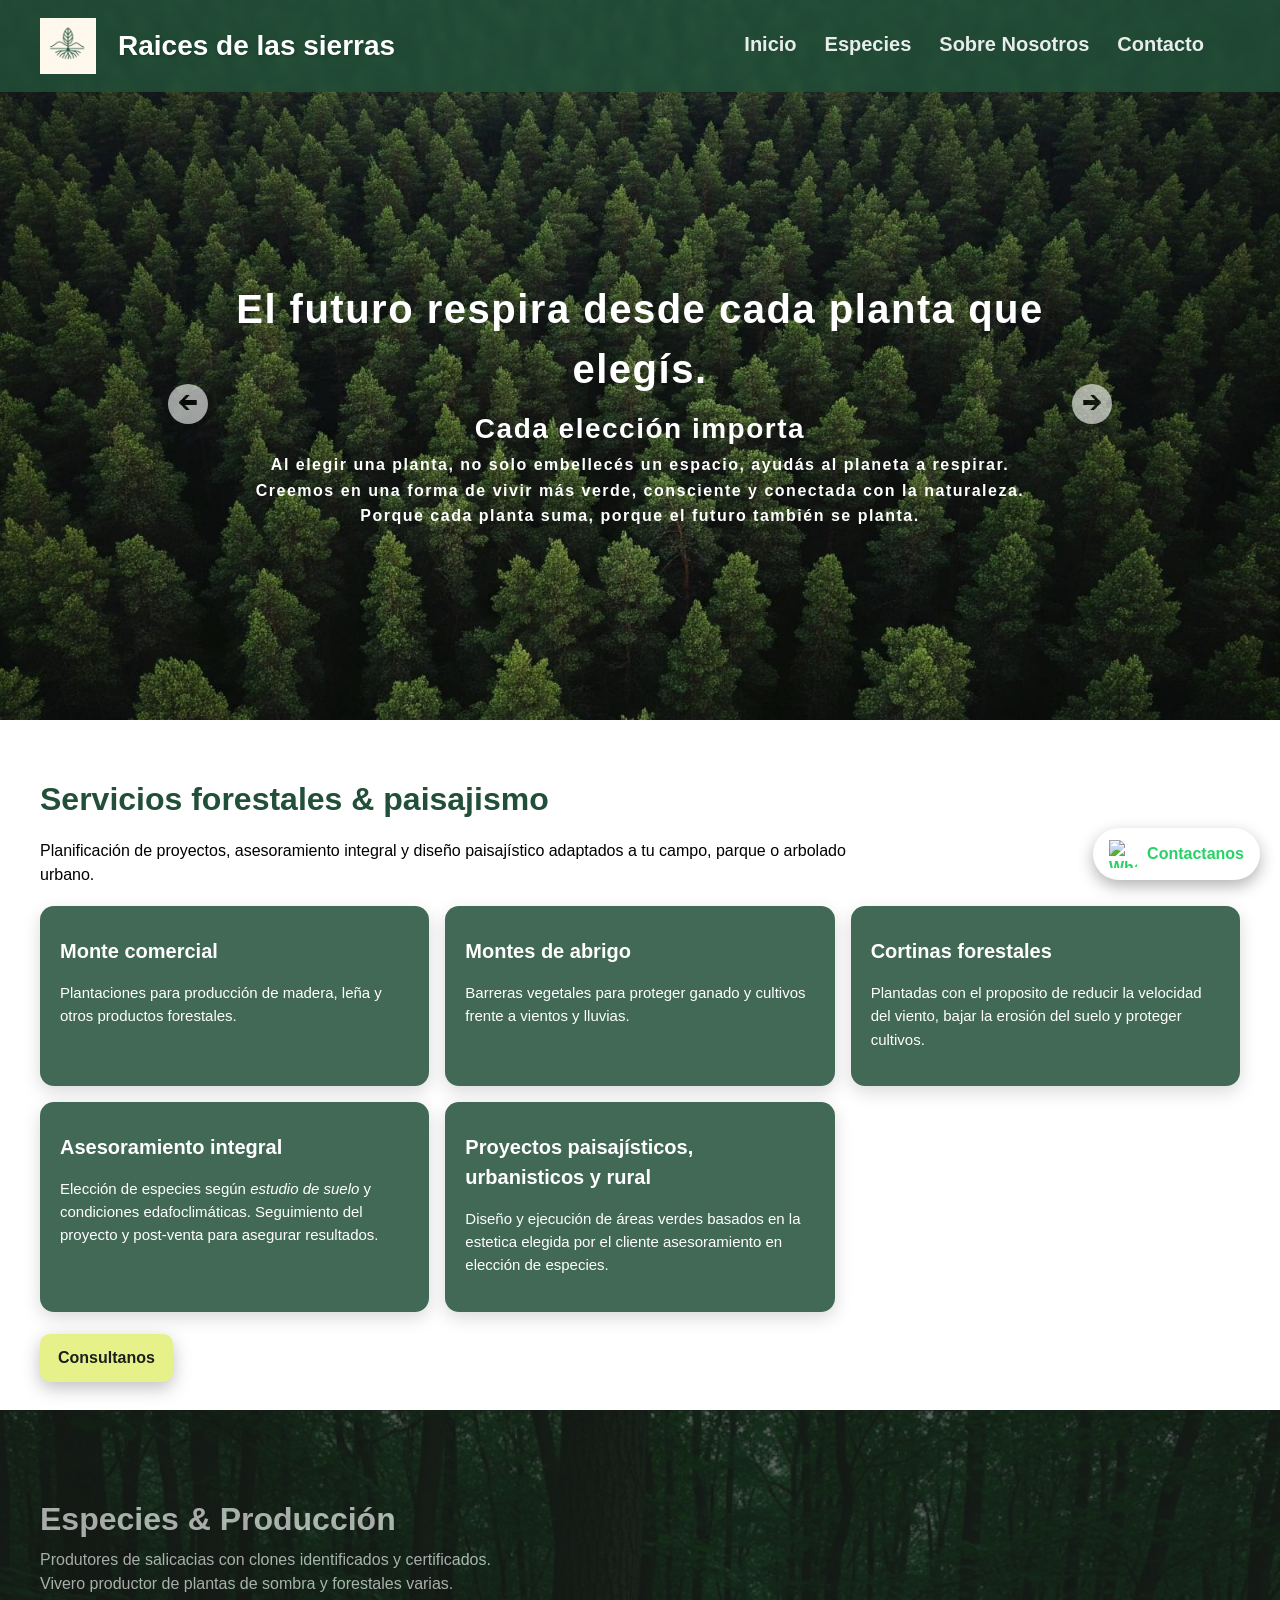
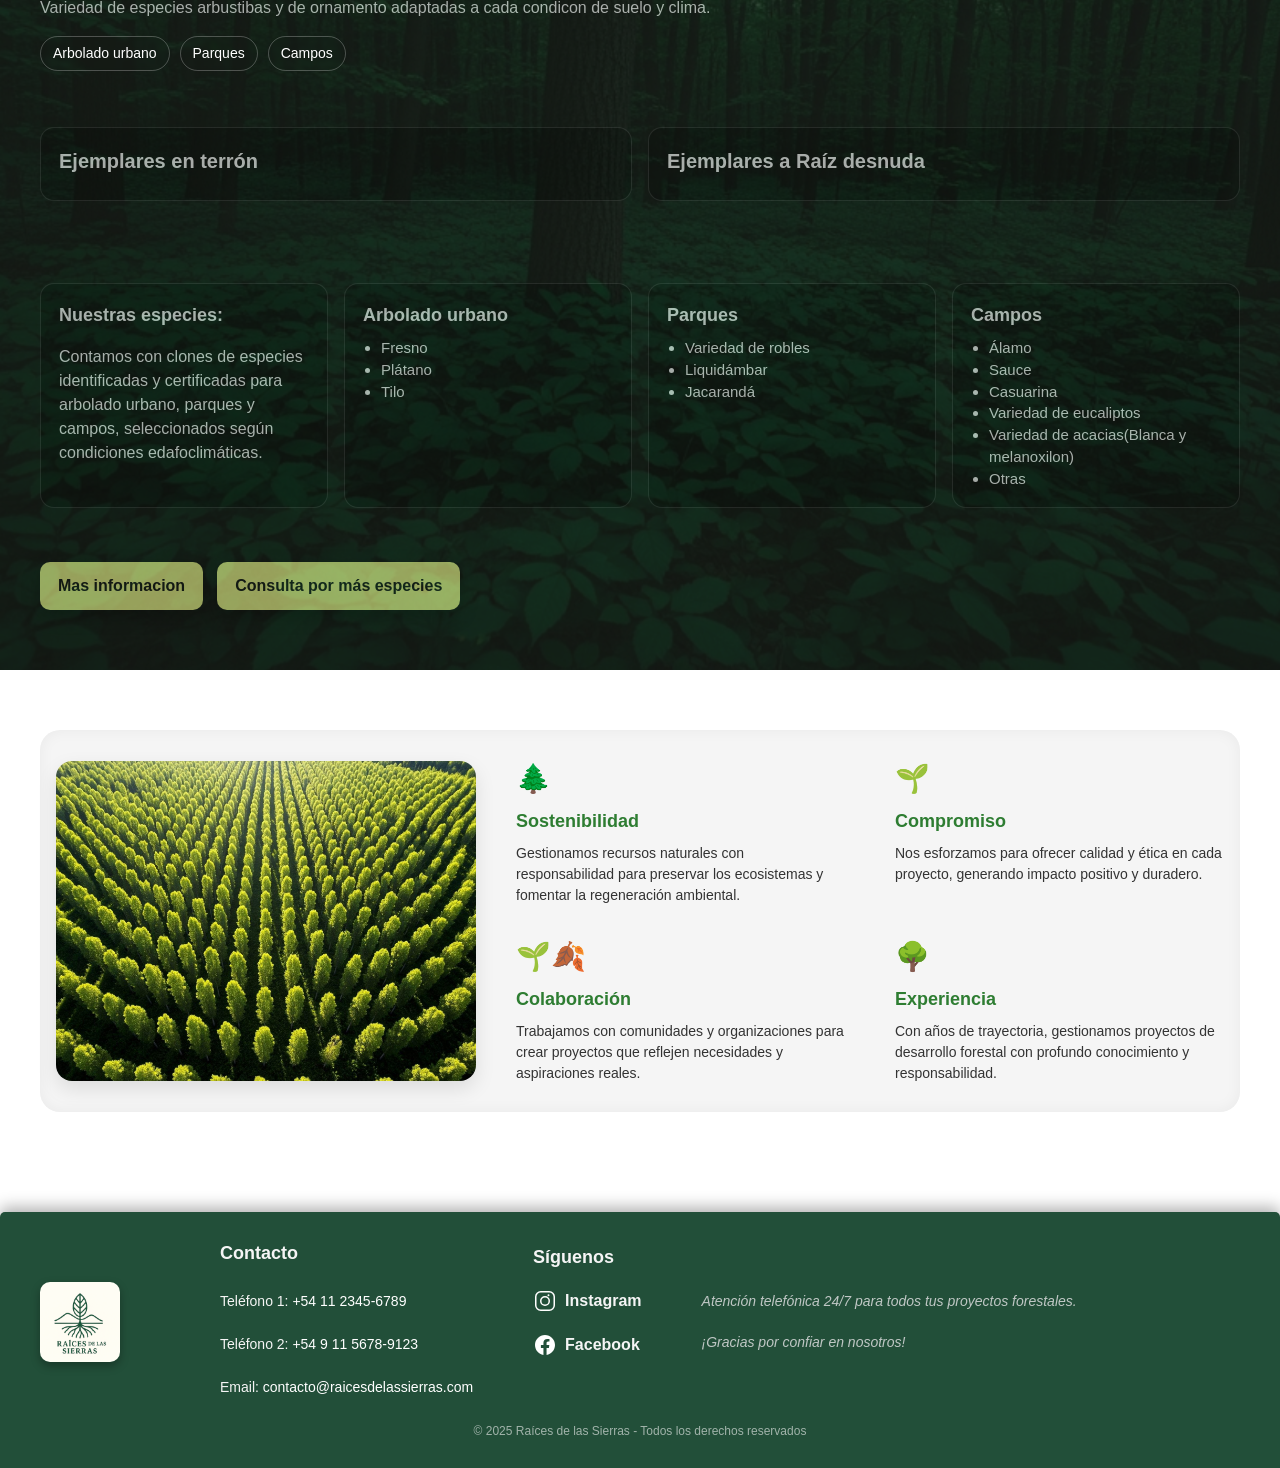
==== commit d16add8e: "se asignaron nuevos cambios" ====
--- a/html/index.html
+++ b/html/index.html
@@ -15,14 +15,28 @@
   rel="stylesheet">
 </head>
 <body>  
-<header class="header">
+<header class="header" id="site-header">
+  <div class="header__separador">
+    <button class="header__toggle" id="menu-toggle"
+            aria-expanded="false" aria-controls="primary-nav" aria-label="Abrir menú">
+      <!-- ícono hamburguesa (SVG) -->
+      <svg viewBox="0 0 24 24" width="28" height="28" aria-hidden="true">
+        <path d="M3 6h18M3 12h18M3 18h18" stroke="currentColor" stroke-width="2" fill="none" stroke-linecap="round"/>
+      </svg>
+    </button>
+
+    <div class="header__imagen">
+      <img src="../Icono Logo.png" alt="Raíces de las Sierras" />
+    </div>
     <div class="header__logo">Raices de las sierras</div>
-    <nav class="header__nav">
-      <a href="index.html" class="nav__link">Inicio</a>
-      <a href="especies.html" class="nav__link">Especies</a>
-      <a href="nosotros.html" class="nav__link">Sobre Nosotros</a>
-      <a href="#contacto" class="nav__link">Contacto</a>
-    </nav>
+  </div>
+
+  <nav class="header__nav" id="primary-nav">
+    <a href="index.html" class="nav__link">Inicio</a>
+    <a href="especies.html" class="nav__link">Especies</a>
+    <a href="nosotros.html" class="nav__link">Sobre Nosotros</a>
+    <a href="contacto.html" class="nav__link">Contacto</a>
+  </nav>
 </header>
 <section class="presentacion">
   <div class="contenedor-presentacion">
@@ -73,7 +87,7 @@
       <article class="servicio-card">
         <h3>Cortinas forestales</h3>
         <p>
-          Plantadas con eel proposito de velocidad del viento, bajar la
+          Plantadas con el proposito de reducir la velocidad del viento, bajar la
           erosión del suelo y proteger cultivos.
         </p>
       </article>
@@ -93,7 +107,7 @@
         <h3>Proyectos paisajísticos, urbanisticos y rural</h3>
         <p>
           Diseño y ejecución de áreas verdes basados en la estetica elegida por el cliente 
-          asesoramiento en eleccionn de especies.
+          asesoramiento en elección de especies.
         </p>
       </article>
     </div>
--- a/css/style.css
+++ b/css/style.css
@@ -1,1288 +1,999 @@
-/*
-   VARIABLES DE COLORES POSIBLES A USAR (para referencia):
-   verde: #4CAF50;
-   verde oscuro: #2E7D32;
-   marron suave: #8D6E63;
-   blanco transparente: rgba(255, 255, 255, 0.9);
-   gris claro: #f5f5f5;
-   gris medio: #d6d6d6;
-   
-    --e-global-color-secondary: #DBDCDD;
-    --e-global-color-text: #000000;
-    --e-global-color-accent: #F7A400;
-    --e-global-color-9a81f66: #F1F1F1;
-    --e-global-typography-primary-font-family: "Circular Std";
-
-*/
-/*BODY INICIAL MOMENTANEO, A CAMBIAR*/
-
-body {
-  margin: 0 auto;
-  font-family: 'Lato', 'Open Sans', sans-serif;
-  color: #2E7D32; 
-  background-color: var;
+/* =========================================================
+   VARIABLES / RESET / BASE (MOBILE FIRST)
+   ========================================================= */
+:root{
+  --verde:#4CAF50;
+  --verde-oscuro:#2E7D32;
+  --marron:#8D6E63;
+  --blanco-trans: rgba(255,255,255,0.9);
+  --gris-claro:#f5f5f5;
+  --gris-medio:#d6d6d6;
+
+  --header-bg: rgba(34,79,57,0.85);
+  --link: rgba(255,255,255,0.9);
+  --link-hover:#A0C4FF;
+
+  --container: 1200px;
+  --gap: 16px;
+}
+
+*,
+*::before,
+*::after{ box-sizing: border-box; }
+
+html{
+   scroll-behavior: smooth;
+   }
+
+body{
+  margin: 0;
+  font-family: 'Lato','Open Sans',sans-serif;
+  color: var(--verde-oscuro);
+  background-color: #fff; /* antes había "var" que era inválido */
   background-size: cover;
   background-position: center;
   background-repeat: no-repeat;
   position: relative;
-}
-
-/*HEADER, CLASES QUE PONE EL NOMBRE A LA IZQUIERDA Y LOS LINKS A LA DERECHA (A ELEGIR COLORES Y FONDO)*/
-.header {
+  line-height: 1.5;
+  -webkit-font-smoothing: antialiased;
+  text-rendering: optimizeLegibility;
+}
+
+img,svg,video,canvas{ 
+  display:block;
+   max-width:100%;
+    height:auto; 
+  }
+
+/* contenedores fluidos */
+.container,
+.wrap,
+.section-inner,
+.info__wrap,
+.servicios-wrap,
+.especies__wrap,
+.contenedor-consultas{
+  width: min(100% - 2*var(--gap), var(--container));
+  margin-inline: auto;
+}
+
+/* Espaciado vertical por defecto */
+section,
+.section{ padding: 28px 0; }
+
+/* Utilidad */
+.visually-hidden{
+  position:absolute!important;
+  clip:rect(1px,1px,1px,1px);
+  padding:0;
+  border:0;
+  height:1px;
+  width:1px;
+  overflow:hidden;
+  white-space:nowrap;
+}
+
+/* =========================================================
+   HEADER (MOBILE FIRST con hamburguesa) — Unifica en todas las páginas
+   ========================================================= */
+.header{
   position: fixed;
-  top: 0;
-  width: 100%;
+  inset: 0 0 auto 0;
   display: flex;
-  flex-wrap: wrap; 
   justify-content: space-between;
   align-items: center;
-  padding: 18px 40px;
+  padding: 12px 16px;
   z-index: 1000;
-   background-color: rgba(34, 79, 57, 0.85); /* Verde oscuro con 85% opacidad */
+  background-color: var(--header-bg);
   backdrop-filter: blur(3px);
   -webkit-backdrop-filter: blur(3px);
 }
 
-.header__logo {
-  font-size: 28px;
-  font-weight: 700;
-  color: white;
-  text-shadow: 1px 1px 3px rgba(0,0,0,0.2);
-  user-select: none;
-}
-
-.header__nav {
+.header__separador{
   display: flex;
-  gap: 28px;
-  flex-wrap: wrap; 
-  margin-right: 3%;
-}
+  align-items: center; 
+  gap: 10px;
+}
+
+.header__toggle{
+  display: inline-flex;
+  align-items:center;
+  justify-content:center;
+  border:0;
+  background:transparent;
+  color:#fff;
+  cursor:pointer;
+  padding:6px;
+  border-radius:8px;
+}
+.header__toggle:focus-visible{
+  outline:2px solid #fff;
+}
+
 .header__imagen img{
-  display: block;
-  max-height: 56px;   /* límite del logo */
-  width: auto;
-  object-fit: contain;
-  margin-right: 12px; /* margen lateral */
-}
-.header__separador {
-  display: flex;
-  flex-direction: row;
-  align-items: center;
-  gap: 20px;
-}
-.nav__link {
-  text-decoration: none;
-  color: rgba(255, 255, 255, 0.9); /* blanco transparente */
-  font-weight: 600;
-  position: relative;
-  font-size: 20px;
-  transition: color 0.3s ease;
-  padding-bottom: 4px;
-  user-select: none;
-}
-
-.nav__link:hover {
-  color: #A0C4FF; /* verde */
-}
-
-
-/*SLIDES DE NOSOTROS, SIN GRADIENTES*/
-.sobre-nosotros {
-  display: flex;
-  justify-content: center;
-  flex-wrap: wrap;
-  gap: 32px;
-  padding: 64px 32px;
-  max-width: 1200px;
-  margin: 100px auto 50px auto;
-  background-color: #f5f5f5; 
-  border-radius: 20px;
-  box-shadow: inset 0 0 15px rgba(0,0,0,0.05);
-}
-
-.slide {
-  flex: 1 1 30%;
-  background-color: #8D6E63; 
-  color: rgba(255, 255, 255, 0.9); 
-  padding: 24px;
-  border-radius: 20px;
-  box-shadow: 0 8px 20px rgba(0,0,0,0.1);
-  min-height: 280px;
-  transition: transform 0.3s ease, box-shadow 0.3s ease, background-color 0.3s ease;
-  cursor: default;
-  display: flex;
-  flex-direction: column;
-  justify-content: center;
-}
-
-.slide:hover {
-  transform: scale(1.05);
-  box-shadow: 0 15px 35px rgba(0,0,0,0.25);
-  background-color: #2E7D32; 
-  color: rgba(255, 255, 255, 0.9);
-}
-
-.slide h2 {
-  margin-top: 0;
-  color: rgba(255, 255, 255, 0.9);
-  font-size: 24px;
-  margin-bottom: 12px;
-}
-
-.slide p {
-  font-size: 16px;
-  line-height: 1.6;
-  color: rgba(255, 255, 255, 0.9);
-  flex-grow: 1;
-}
-/*CARRUSEL PRESENTACION*/
-.presentacion {
-  width: 100%;
-  height: 100vh;
+  max-height:40px;
+  width:auto;
+  object-fit:contain; 
+  margin-right:4px;
+}
+
+.header__logo{
+  font-size:20px;
+  font-weight:700;
+  color:#fff;
+  text-shadow:1px 1px 3px rgba(0,0,0,0.2);
+  user-select:none;
+}
+
+/* Menú mobile oculto y desplegable */
+.header__nav{
+  position: absolute;
+  top:100%;
+  left:0;
+  right:0;
+  display:grid;
+  grid-template-columns:1fr;
+  gap:8px;
+  padding:12px 16px 16px;
+  background: var(--header-bg);
+  transform: translateY(-8px);
+  opacity:0;
+  pointer-events:none;
+  transition: transform .25s ease, opacity .25s ease;
+  border-top:1px solid rgba(255,255,255,.15);
+}
+.header.is-open .header__nav{
+  transform: translateY(0);
+  opacity:1;
+  pointer-events:auto;
+}
+
+.nav__link{
+  text-decoration:none;
+  color:var(--link);
+  font-weight:600;
+  font-size:18px;
+  padding:10px 8px;
+  border-radius:8px;
+  transition:color .2s ease;
+  user-select:none;
+}
+.nav__link:hover{
+   color:var(--link-hover);
+  }
+.nav__link:focus-visible{
+  outline:2px solid #fff;
+}
+
+/* spacer para compensar header fijo */
+.header-spacer{
+  height:64px;
+}
+
+/* =========================================================
+   PRESENTACIÓN (hero con viento)
+   ========================================================= */
+.presentacion{
+  width:100%;
+  min-height: 80vh; /* en mobile no forzamos 100vh para evitar notch/URL bar */
   background-image: url(../fondo-pantalla4.jpg);
-  background-repeat: no-repeat;
-  background-size: cover;
-  background-position: center center;
+  background-repeat:no-repeat;
+  background-size:cover;
+  background-position:center;
   animation: viento 10s linear infinite;
-}
-
-@keyframes viento {
-  0% {
-    background-position: center 50%;
-  }
-  50% {
-    background-position: left 38%;
-  }
-  100% {
-    background-position: center 50%;
-  }
+  display:flex; align-items:center;
+}
+
+@keyframes viento{
+  0%{
+   background-position:center 50%; 
+  }
+  50%{
+  background-position:left 38%;
+  }
+  100%{
+  background-position:center 50%;
+  }
+}
+
+.contenedor-presentacion{
+  display:flex;
+  flex-direction:column;
+  gap:16px;
+  align-items:center;
+  justify-content:center;
+  padding: 96px 16px 32px; /* 96 por header fijo */
+  margin: 0 auto; letter-spacing:1.5px;
 }
 
 .slogan{
-  color: white;
-  font-size: 40px;
-  
-}
-.contenedor-presentacion {
-  display: flex;
-  flex-direction: row;      
-  align-items: center;  
-  justify-content: space-between; 
-  padding-top: 150px;
-  padding-left: 10%;
-  padding-right: 10%;
-  max-width: 1200px;
-  margin: 0 auto;
-  letter-spacing: 1.5px;
-}
-
-
-.texts-wrap {
-  display: flex;
-  flex-direction: column;
-  text-align: center;     
-  flex: 1;                 
-  margin: 0 20px;         
-}
-
-.arrow-btn {
-     flex-shrink: 0; 
-  background-color: #ffffff;       /* fondo blanco */
-  color: #000000;                  /* flecha negra */
-  border: none;                    /* sin borde */
-  width: 40px;                     /* ancho fijo */
-  height: 40px;                    /* alto fijo */
-  border-radius: 50%;              /* redondel */
-  font-size: 20px;                 /* tamaño de flecha */
-  display: flex;                   /* centrar el contenido */
-  align-items: center;             /* vertical */
-  justify-content: center;         /* horizontal */
-  cursor: pointer;                 /* mano al pasar */
-  box-shadow: 0 2px 4px rgba(0,0,0,0.1);  /* sombra suave opcional */
-  transition: transform 0.2s;      /* pequeña animación */
- opacity: 0.6;
-}
-
-.arrow-btn:hover {
-  transform: scale(1.1);           /* agranda un poco al pasar */
-  opacity: 1;
-}
-
-
-
-.titulo-presentacion {
-  line-height: 1.7;
-  font-size: 28px;
-  font-weight: bold;
-  margin-bottom: 20px;
-  color: white;
-  letter-spacing: 1.5px;
-}
-
-.descripcion-presentacion {
-  color: white;
-  margin-bottom: 12px;
-  letter-spacing: 1.5px;
-  line-height: 1.6;
-}
-/* Wrapper animable */
-.anim-wrap {
-  overflow: hidden; /* evita parpadeos */
-}
-
-/* Sale hacia la izquierda */
-.animate-out-left {
-  animation: slideOutLeft 0.3s ease forwards;
-}
-
-/* Entra desde la derecha */
-.animate-in-right {
-  animation: slideInRight 0.3s ease forwards;
-}
-
-@keyframes slideOutLeft {
-  from { opacity: 1; transform: translateX(0); }
-  to   { opacity: 0; transform: translateX(-30%); }
-}
-
-@keyframes slideInRight {
-  from { opacity: 0; transform: translateX(30%); }
-  to   { opacity: 1; transform: translateX(0); }
-}
-
-
-
-/*ASESORAMIENTO FORESTAL SECCION*/
-
-.asesoramiento-forestal-seccion {
-  width: 100%;
-  height: 60vh;
-  background-color: white;
-  display: flex;
-  justify-content: center;
-  align-items: center;
-  box-sizing: border-box;
-  font-family: 'Lato', sans-serif;
-  color: #000;
-}
-
-
-/* CONTENEDOR PRINCIPAL */
-.contenedor-principal {
-  width: 100%;
-  max-width: 1200px;
-  height: 100%;
-  display: flex;
-  flex-direction: column;
-  box-sizing: border-box;
-  padding: 40px;
-  align-items: flex-end;
-}
-
-/* BLOQUE SUPERIOR: ARRIBA A LA IZQUIERDA */
-.bloque-superior {
-  display: flex;
-  align-items: center;
-  gap: 1.5rem;
-  align-self: flex-start;
-}
-
-.bloque-superior h2 {
-  color: #000;
-  font-size: 2.4rem;
-  line-height: 1.3;
-  font-weight: 700;
-  margin: 0;
-}
-
-.logo {
-  width: 120px;
-  border-radius: 12px;
-  box-shadow: 0 8px 20px rgba(35, 124, 117, 0.2);
-  transition: transform 0.3s ease;
-}
-
-.logo:hover {
-  transform: scale(1.05);
-}
-
-/* ESPACIADOR FLEXIBLE */
-.flex-spacer {
-  flex-grow: 1;
-  min-height: 20%;
-}
-
-/* BLOQUE CARRUSEL: ABAJO A LA DERECHA */
-.bloque-carrusel {
-  align-self: center;
-  padding-left: 30%;
-  margin-top: 10%;
-}
-
-.carrusel {
-  display: flex;
-  align-items: center;
-  background-color: #fff;
-  border: solid 2px black;
-  border-radius: 25px;
-  padding: 2rem;
-  box-shadow: 0 12px 30px rgba(35, 124, 117, 0.15);
-  min-width: 480px;
-  max-width: 600px;
-  gap: 1rem;
-}
-
-/* CARRUSEL CONTENIDO */
-.carrusel-contenido {
-  flex: 1;
-  transition: transform 0.5s ease-in-out, opacity 0.5s ease-in-out;
-  opacity: 1;
-  height: 180px;
-  overflow: hidden;
-  width: 80px;
-}
-
-.carrusel-contenido h3 {
-  color: #000;
-  font-size: 1.5rem;
-  font-weight: 700;
-  margin-bottom: 0.5rem;
-}
-
-.carrusel-contenido p {
-  color: #000;
-  font-size: 1rem;
-  line-height: 1.5;
-  margin: 0;
-}
-
-.carrusel-btn {
-  background: transparent;
-  color: #000;
-  border: 2px solid #000;
-  border-radius: 50%;
-  width: 42px;
-  height: 42px;
-  font-size: 1.2rem;
-  cursor: pointer;
-  transition: background 0.3s, color 0.3s;
-}
-
-.carrusel-btn:hover {
-  background: #000;
-  color: #fff;
-}
-
-/* Animaciones para el Carrusel de Objetivos */
-.carrusel-contenido.animate-out-left {
-  transform: translateX(-100%);
-  opacity: 0;
-}
-
-.carrusel-contenido.animate-in-right {
-  transform: translateX(0);
-  opacity: 1;
-}
-
-.carrusel-contenido.initial-position-right {
-  transform: translateX(100%);
-  opacity: 0;
-}
-
-
-/* Contenedor general con fondo (puede aprovechar tu animación 'viento' si ya existe) */
-.seccion-especies {
-  position: relative;
-  width: 100%;
-  overflow: hidden;
-  padding: 90px 0 60px; /* margen superior para no chocar con header fijo */
-  background: #1b1f1b; /* color de respaldo si no carga la imagen */
-  color: #fff;
-}
-
-.especies__bg {
-  position: absolute;
-  inset: 0;
-  background-image: url(../fondo-seccion-parquizaciones.png);
-  background-size: cover;
-  background-position: center;
-  opacity: 0.35;               /* oscurezco para mejorar legibilidad */
-  animation: viento 10s linear infinite; /* si ya tenés @keyframes viento */
-  pointer-events: none;
-}
-
-.especies__wrap {
-  position: relative;
-  max-width: 1200px;
-  margin: 0 auto;
-  padding: 0 22px;
-}
-
-/* Header */
-.especies__header h2 {
-  font-size: 32px;
-  line-height: 1.15;
-  margin: 0 0 10px;
-  font-weight: 800;
-}
-
-.especies__header p {
-  font-size: 16px;
+  color:#fff;
+   font-size: clamp(24px, 6vw, 40px);
+   text-align:center;
+   margin:0;
+}
+
+.texts-wrap{
+  display:flex;
+  flex-direction:column;
+  text-align:center;
+  gap:8px; 
+}
+
+.arrow-btn{
+  display:none; /* oculto en móvil; se muestra en escritorio */
+  flex-shrink:0;
+  background:#fff;
+  color:#000;
+  border:none;
+  width:40px;
+  height:40px;
+  border-radius:50%;
+  font-size:20px;
+  align-items:center;
+  justify-content:center;
+  cursor:pointer;
+  box-shadow:0 2px 4px rgba(0,0,0,.1);
+  transition: transform .2s;
+  opacity:.6;
+}
+.arrow-btn:hover{
+  transform:scale(1.1); opacity:1;
+}
+
+.titulo-presentacion{
+  line-height:1.6;
+  font-size: clamp(18px, 4.5vw, 28px);
+  font-weight:700;
+  margin:0; color:#fff;
+  letter-spacing:1.5px;
+}
+.descripcion-presentacion{
+  color:#fff;
+  margin:0;
+  letter-spacing:1.5px;
+  line-height:1.6;
+  font-size:16px;
+}
+
+/* Animaciones de texto */
+.anim-wrap{
+ overflow:hidden;
+}
+.animate-out-left{
+  animation: slideOutLeft .3s ease forwards;
+}
+.animate-in-right{
+  animation: slideInRight .3s ease forwards;
+}
+@keyframes slideOutLeft{
+  from{
+    opacity:1;
+    transform:translateX(0)
+  }
+  to{
+    opacity:0;
+    transform:translateX(-30%)
+  } 
+}
+@keyframes slideInRight{
+  from{
+    opacity:0;
+    transform:translateX(30%)
+  } to{
+    opacity:1;
+    transform:translateX(0)
+  } 
+}
+
+/* =========================================================
+   ASESORAMIENTO FORESTAL (estructura base)
+   ========================================================= */
+.asesoramiento-forestal-seccion{
+  width:100%;
+  background:#fff;
+  color:#000;
+  display:flex;
+  justify-content:center;
+  align-items:center;
+}
+
+.contenedor-principal{
+  width:100%;
+  max-width:var(--container);
+  display:flex;
+  flex-direction:column;
+  gap:16px;
+  padding: 28px 16px;
+  align-items:flex-start;
+}
+.bloque-superior{
+  display:flex;
+  align-items:center;
+  gap:14px;
+  align-self:flex-start;
+}
+.bloque-superior h2{
+  color:#000;
+  font-size: clamp(22px, 5.5vw, 38px);
+  line-height:1.3;
+  font-weight:700;
+  margin:0;
+}
+.logo{
+  width:100px;
+  border-radius:12px;
+  box-shadow:0 8px 20px rgba(35,124,117,.2);
+  transition:transform .3s;
+}
+.logo:hover{
+  transform:scale(1.05);
+}
+.flex-spacer{
+  display:none;
+}
+
+.bloque-carrusel{
+  align-self:stretch;
+  margin-top:16px;
+  padding-left:0;
+}
+.carrusel{
+  display:flex;
+  align-items:center;
+  background:#fff;
+  border:2px solid #000;
+  border-radius:20px;
+  padding:16px;
+  box-shadow:0 12px 30px rgba(35,124,117,.15);
+  gap:12px;
+  min-width: auto;
+}
+.carrusel-contenido{
+  flex:1;
+  transition: transform .5s ease-in-out, opacity .5s ease-in-out;
+  opacity:1;
+  min-height: 140px;
+  overflow:hidden;
+}
+.carrusel-contenido h3{
+  color:#000;
+  font-size:20px;
+  font-weight:700;
+  margin:.5rem 0;
+}
+.carrusel-contenido p{
+  color:#000;
+  font-size:15px;
+  margin:0;
+  line-height:1.5;
+}
+.carrusel-btn{
+  background:transparent;
+  color:#000;
+  border:2px solid #000;
+  border-radius:50%;
+  width:40px;
+  height:40px;
+  font-size:1rem;
+  cursor:pointer;
+  transition: .3s;
+}
+.carrusel-btn:hover{
+   background:#000;
+   color:#fff;
+  }
+.carrusel-contenido.animate-out-left{
+  transform:translateX(-100%);
+  opacity:0;
+}
+.carrusel-contenido.animate-in-right{
+  transform:translateX(0);
+  opacity:1;
+}
+.carrusel-contenido.initial-position-right{
+  transform:translateX(100%);
+  opacity:0;
+}
+
+/* =========================================================
+   SECCIÓN ESPECIES (fondo + chips + venta + historias + CTAs)
+   ========================================================= */
+.seccion-especies{
+  position:relative;
+  width:100%;
+  overflow:hidden;
+  padding: 90px 0 60px;
+  background:#1b1f1b;
+  color:#fff;
+}
+.especies__bg{
+  position:absolute;
+  inset:0;
+  background-image:url(../fondo-seccion-parquizaciones.png);
+  background-size:cover;
+  background-position:center;
+  opacity:.35;
+  animation:viento 50s linear infinite;
+  pointer-events:none;
+}
+.especies__header h2{
+  font-size: clamp(24px,6vw,32px);
+  line-height:1.2;
+  margin:0 0 10px;
+  font-weight:800;
+}
+.especies__header p{
+  font-size:16px;
+  margin:0 0 16px;
   max-width: 850px;
-  margin: 0 0 16px;
-}
-
-.especies__chips {
-  display: flex;
-  gap: 10px;
-  list-style: none;
-  padding: 0;
-  margin: 14px 0 28px;
-  flex-wrap: wrap;
-}
-.especies__chips li {
-  font-size: 14px;
-  padding: 6px 12px;
-  border: 1px solid rgba(255,255,255,.25);
-  border-radius: 999px;
+}
+.especies__chips{
+  display:flex;
+  flex-wrap:wrap;
+  gap:10px;
+  list-style:none;
+  padding:0;
+  margin:14px 0 28px;
+}
+.especies__chips li{
+  font-size:14px;
+  padding:6px 12px;
+  border:1px solid rgba(255,255,255,.25);
+  border-radius:999px;
   backdrop-filter: blur(2px);
 }
 
-/* Cards de venta */
-.venta {
-  display: grid;
-  grid-template-columns: repeat(2, minmax(0, 1fr));
-  gap: 16px;
-  margin-bottom: 26px;
-}
-.venta__card {
+/* venta */
+.venta{
+  display:grid;
+  grid-template-columns:1fr;
+  gap:16px;
+  margin-bottom:26px;
+}
+.venta__card{
   background: rgba(0,0,0,.25);
-  border: 1px solid rgba(255,255,255,.15);
-  border-radius: 14px;
-  padding: 18px;
-}
-.venta__card h3 {
-  font-size: 20px;
-  margin: 0 0 6px;
-  font-weight: 700;
-}
-
-/* Historias */
-.historias {
-  display: grid;
-  grid-template-columns: repeat(4, minmax(0, 1fr));
-  gap: 16px;
-  margin-top: 10px;
-}
-.historia {
+  border:1px solid rgba(255,255,255,.15);
+  border-radius:14px;
+  padding:18px;
+}
+.venta__card h3{
+  font-size:20px;
+  margin:0 0 6px;
+  font-weight:700;
+}
+
+/* historias */
+.historias{
+  display:grid;
+  grid-template-columns:1fr;
+  gap:16px;
+  margin-top:10px;
+}
+.historia{
   background: rgba(0,0,0,.25);
-  border: 1px solid rgba(255,255,255,.15);
-  border-radius: 14px;
-  padding: 18px;
-  min-height: 160px;
-}
-.historia h4 {
-  margin: 0 0 8px;
-  font-size: 18px;
-  font-weight: 700;
-}
-.historia__lista {
-  margin: 0;
-  padding-left: 18px;
-  font-size: 15px;
-  line-height: 1.45;
+  border:1px solid rgba(255,255,255,.15);
+  border-radius:14px;
+  padding:18px;
+  min-height:160px;
+}
+.historia h4{
+  margin:0 0 8px;
+  font-size:18px;
+  font-weight:700;
+}
+.historia__lista{
+  margin:0;
+  padding-left:18px;
+  font-size:15px;
+  line-height:1.45;
 }
 
 /* CTA */
-.especies__cta {
-  margin-top: 26px;
-  display: flex;
-  gap: 14px;   /* separación entre botones */
-  flex-wrap: wrap; /* para que en mobile bajen uno debajo del otro */
-}
-.btn-primario {
-  display: inline-block;
-  padding: 12px 18px;
-  border-radius: 10px;
-  background: #e7f18a; /* cambiá si querés matchear tu paleta */
-  color: #1b1f1b;
-  font-weight: 700;
-  text-decoration: none;
+.especies__cta{
+  margin-top:26px;
+  display:flex;
+  gap:14px;
+  flex-wrap:wrap;
+}
+.btn-primario{
+  display:inline-block;
+  padding:12px 18px;
+  border-radius:10px;
+  background:#e7f18a;
+  color:#1b1f1b;
+  font-weight:700;
+  text-decoration:none;
   transition: transform .15s ease, filter .15s ease, box-shadow .15s ease;
   box-shadow: 0 6px 18px rgba(0,0,0,.25);
 }
-.btn-primario:hover {
+.btn-primario:hover{
   transform: translateY(-1px);
-  filter: brightness(1.02);
-}
-
-/*SECCION VENTA DE PLANTAS*/
-.plantas-seccion {
-  display: flex;
-  flex-direction: column;
-  justify-content: center;
-  align-items: center;
-  width: 100%;
-  height: 90vh;
-  background-color: white;
-  color: black;
-  font-family: 'Open Sans', sans-serif;
-}
-
-.titulo-plantas {
-  font-size: 40px;
-  color: black;
-  font-weight: bold;
-  text-align: center;
-  padding-bottom: 100px;
-}
-
-.contenedor-plantas {
-  width: 100%;
-  display: flex;
-  justify-content: center;
-  align-items: center;
-}
-
-.carrusel-plantas {
-  width: 50%;
-  display: flex;
-  align-items: center;
-  justify-content: space-between;
-  gap: 20px;
-}
-
-#prevBtn3,
-#nextBtn3 {
-  font-size: 24px;
-  background: none;
-  border: none;
-  cursor: pointer;
-  color: black;
-  transition: transform 0.2s;
-}
-
-#prevBtn3:hover,
-#nextBtn3:hover {
-  transform: scale(1.2);
-}
-
-.plantas-contenido {
-  text-align: center;
-  flex: 1;
-  transition: opacity 0.3s ease;
-}
-
-.plantas-contenido img.imagen-planta {
-  max-width: 100%;
-  height: auto;
-  border-radius: 8px;
-  border: 1px solid #000;
-  margin-bottom: 15px;
-}
-
-.plantas-contenido h3 {
-  font-size: 26px;
-  font-style: italic;
-  margin: 10px 0;
-}
-
-.plantas-contenido p {
+  filter: brightness(1.03);
+}
+
+/* =========================================================
+   PLANTAS / CARRUSEL PLANTAS (estructura base)
+   ========================================================= */
+.plantas-seccion{
+  display:flex;
+  flex-direction:column; 
+  justify-content:center;
+  align-items:center;
+  width:100%;
+  background:#fff;
+  color:#000;
+}
+.titulo-plantas{
+  font-size: clamp(24px,6vw,40px);
+  color:#000;
+  font-weight:700;
+  text-align:center;
+  margin: 0 0 24px;
+}
+.contenedor-plantas{
+  width:100%;
+  display:flex;
+  justify-content:center;
+  align-items:center;
+  padding-inline:16px;
+}
+.carrusel-plantas{
+  width:100%;
+  display:flex;
+  align-items:center;
+  justify-content:space-between;
+  gap:12px;
+}
+#prevBtn3,#nextBtn3{
+  font-size:22px;
+  background:none;
+  border:none;
+  cursor:pointer;
+  color:#000;
+  transition: transform .2s;
+}
+#prevBtn3:hover,#nextBtn3:hover{
+   transform: scale(1.15);
+  }
+.plantas-contenido{
+  text-align:center;
+  flex:1; transition: opacity .3s ease;
+}
+.plantas-contenido img.imagen-planta{
+  max-width:100%;
+  height:auto;
+  border-radius:8px;
+  border:1px solid #000;
+  margin-bottom:12px;
+}
+.plantas-contenido h3{
+  font-size:22px;
+  font-style:italic;
+  margin:10px 0;
+}
+.plantas-contenido p{
+  font-size:15px;
+  margin:0 10px;
+  line-height:1.4;
+}
+
+/* =========================================================
+   INFO ESPECIES (3 cards) — móvil 1 col
+   ========================================================= */
+.especies-info{
+  position:relative;
+  width:100%; color:#000;
+  padding: 90px 0 60px;
+}
+.info__header{
+  text-align:center;
+  margin-bottom:28px;
+}
+.info__header h2{
+  font-size: clamp(24px,6vw,32px);
+  font-weight:800; margin:0 0 12px;
+}
+.info__header p{
+  font-size:16px;
+  max-width:850px;
+  margin: 0 auto;
+  line-height:1.5;
+}
+.info__cards{
+  display:grid;
+  grid-template-columns:1fr;
+  gap:16px;
+  margin-bottom: 32px;
+}
+.info__card{
+  background: rgba(34,79,57,0.85);
+   border:none;
+   border-radius:14px;
+  padding:20px;
+  min-height: 200px;
+  color:#000;
+  transition: transform .2s, box-shadow .2s;
+}
+.info__card:hover{
+  transform: translateY(-3px);
+  box-shadow: 0 6px 18px rgba(0,0,0,.25);
+}
+.info__card h3{
+  font-size: 20px;
+  margin:0 0 8px;
+  color:#000;
+}
+.info__card p{
   font-size: 16px;
-  font-style: normal;
-  margin: 0 10px;
-  line-height: 1.4;
-}
-
-
-/*ESTE ES EL CARRUSEL DE VENTAS*/
-
-/*WHATSAPP POPUP*/
-.whatsapp-fijo {
-  position: fixed;
-  bottom: 20px;
-  right: 20px;
-  z-index: 999;
-  background-color: white; /* fondo blanco */
-  color: #25D366;
-  border-radius: 50px; /* más redondeado */
-  padding: 12px 20px;
-  display: flex;
-  align-items: center;
-  gap: 12px;
-  font-weight: bold;
-  font-size: 18px;
-  text-decoration: none;
-  box-shadow: 0 6px 16px rgba(0, 0, 0, 0.3);
-  transition: transform 0.3s ease, background-color 0.3s ease;
-}
-
-.whatsapp-fijo:hover {
-  transform: scale(1.06);
-  background-color: #f0f0f0;
-}
-
-.whatsapp-fijo img {
-  width: 30px;
-  height: 30px;
-}
-
-/* Texto solo visible en pantallas grandes */
-.whatsapp-texto {
-  display: none;
-}
-
-/*APARTADO ESPECIES*/
-.especies-info {
-  position: relative;
-  width: 100%;
+  line-height:1.5;
+  color:#000;
+}
+
+/* =========================================================
+   SERVICIOS (grid)
+   ========================================================= */
+.servicios-seccion{
+  width:100%;
+  background:#fff;
+  color:#000;
+}
+.servicios-header h2{
+  font-size: clamp(24px,6vw,32px);
+  font-weight:800; color:#224F39;
+  margin-bottom:8px;
+}
+.servicios-header p{
+  margin-bottom:18px;
+  max-width:850px;
+  line-height:1.55;
+}
+.servicios-grid{
+  display:grid;
+  grid-template-columns:1fr;
+  gap:16px;
+}
+.servicio-card{
+  background: rgba(34,79,57,0.85);
+  color:#fff;
+  border-radius:14px;
+  padding:18px 20px 20px;
+  box-shadow:0 6px 18px rgba(0,0,0,.15);
+  transition: transform .15s ease, box-shadow .15s ease; position:relative;
+}
+.servicio-card:hover{
+  transform: translateY(-3px);
+  box-shadow: 0 10px 24px rgba(0,0,0,.2);
+}
+.servicio-card h3{
+  margin:12px 0 8px;
+  font-size:20px;
+  font-weight:800;
+}
+.servicio-card p{
+  font-size:15px;
+  line-height:1.55;
+}
+.servicio-ico{
+  width:42px;
+  height:42px; 
+  border-radius:50%;
+  display:flex;
+  align-items:center;
+  justify-content:center;
+  background:#e7f18a;
+  font-size:20px;
+  position:absolute;
+  top:14px;
+  left:14px;
+}
+.servicios-cta{
+  display:flex;
+  gap:12px;
+  margin-top:22px;
+  flex-wrap:wrap;
+}
+.btn-secundario{
+  padding:12px 18px;
+  border-radius:10px;
+  border:1px solid #224F39;
+  background:#fff;
+  color:#224F39;
+  font-weight:700;
+  text-decoration:none;
+  transition: transform .15s, box-shadow .15s, background .15s;
+}
+.btn-secundario:hover{
+  transform: translateY(-1px);
+  background:#f4f8ea;
+}
+
+/* =========================================================
+   VALORES
+   ========================================================= */
+.valores-seccion{
+  padding: 28px 16px;
+  background:#f5f5f5;
+  border-radius:20px;
+  box-shadow: inset 0 0 15px rgba(0,0,0,.05);
+  color:#2E7D32;
+  width:min(100% - 2*var(--gap), var(--container));
+  margin: 60px auto 100px auto;
+}
+.valores-container{
+  display:flex;
+  flex-direction:column;
+  gap:20px;
+  align-items:stretch;
+}
+.valores-imagen{
+  width:100%;
+  max-width:none;
+  border-radius:16px;
+  box-shadow:0 8px 20px rgba(0,0,0,.1);
+  object-fit:cover;
+  height: 240px;
+}
+.valores-textos{
+  display:grid;
+  grid-template-columns:1fr;
+  gap:20px;
+}
+.valor-item{
+  display:flex;
+  flex-direction:column;
+  align-items:flex-start;
+}
+.valor-icono{
+  font-size:28px;
+  color:#F7A400;
+  margin-bottom:8px;
+}
+.valor-item h3{
+  margin:0 0 8px;
+  font-weight:700;
+  color:#2E7D32;
+  font-size:18px;
+}
+.valor-item p{
+  margin:0;
+  font-size:14px;
+  line-height:1.5;
+  color:#333;
+}
+
+/* =========================================================
+   NOSOTROS (intro + cards + equipo)
+   ========================================================= */
+.nosotros-container{
+  margin-top: calc(64px + 16px); /* separa del header fijo */
+  padding: 28px 16px;
+  background:#eee;
+  color:#333;
+  width:min(100% - 2*var(--gap), 1100px);
+  margin-inline:auto;
+  border-radius:10px;
+  box-shadow:0 2px 12px rgba(0,0,0,.05);
+}
+.intro{
+  text-align:center;
+  margin-bottom: 24px;
+}
+.intro h2{
+  font-size: clamp(22px,6.5vw,40px);
+  font-weight:600;
+  color:#2e5e4e;
+  margin:0 0 8px;
+}
+.intro .subtitulo{
+  font-size:1.05rem;
+  font-style:italic;
+  margin:0;
+}
+.reseña{
+  font-size:1rem;
+  line-height:1.75;
+  margin-bottom:24px;
+  padding: 0 4px;
+}
+.mision-vision{
+  display:flex;
+  flex-direction:column;
+  gap:16px;
+}
+.card{
+  background:#fff;
+  border-left:5px solid #2e5e4e;
+  padding:16px;
+  border-radius:8px;
+  box-shadow:0 2px 10px rgba(0,0,0,.05);
+}
+.card h3{
+  font-size:1.3rem;
+  margin:0 0 10px;
+  color:#2e5e4e;
+}
+.card p{
+  margin:0;
+  color:#444;
+  line-height:1.6;
+}
+
+/* Equipo */
+.equipo{
+  background:#fff;
+  color:#000;
+  padding: 28px 16px;
+}
+.equipo__titulo{
+  text-align:center;
+  font-size: clamp(22px,6vw,32px);
+  font-weight:800;
+  margin:0 0 20px;
+  color:#224F39;
+}
+.equipo-grid{
+  display:grid;
+  grid-template-columns:1fr;
+  gap:24px;
+  width:min(100% - 2*var(--gap), var(--container));
+  margin-inline:auto;
+}
+.miembro{
+  display:grid;
+  grid-template-columns: 1fr;
+  gap:14px;
+  align-items:start;
+}
+.miembro__foto{
+  width:100%;
+  aspect-ratio: 3/4;
+  margin:0;
+  position:relative;
+  z-index:0;
+}
+.miembro__texto{
+  position:relative;
+  z-index:1;
+}
+.miembro__foto img{
+  width:100%;
+  height:100%;
+  object-fit:cover;
+  display:block;
+}
+.miembro__foto figcaption{
+  position:absolute;
+  inset:0;
+  display:grid;
+  place-items:center;
+  font-size:14px;
+  color:#666;
+  font-style:italic;
+  pointer-events:none;
+}
+.miembro__texto h3{ 
+  margin:0 0 6px;
+  font-size:20px;
+  font-weight:800;
+  color:#2E7D32;
+}
+.miembro__texto p{
+  margin:0;
+  line-height:1.6;
+  font-size:15px;
+}
+.miembro__foto img{
+  transition: transform .25s ease;
+}
+.miembro:hover .miembro__foto img{
+  transform: scale(1.03);
+}
+
+/* =========================================================
+   CONTACTO — tarjetas
+   ========================================================= */
+.seccion-consultas{
+  position:relative;
+  width:100%;
+  color:#000;
+  background:#fff;
   padding: 90px 0 60px;
-  color: #000;
-}
-
-.info__wrap {
-  max-width: 1200px;
-  margin: 0 auto;
-  padding: 0 22px;
-}
-
-/* Intro */
-.info__header {
-  text-align: center;
-  margin-bottom: 40px;
-}
-.info__header h2 {
-  font-size: 32px;
-  font-weight: 800;
-  margin-bottom: 14px;
-}
-.info__header p {
-  font-size: 16px;
-  max-width: 850px;
-  margin: 0 auto;
-  line-height: 1.5;
-}
-
-/* Cards */
-.info__cards {
-  display: grid;
-  grid-template-columns: repeat(3, minmax(0, 1fr));
-  gap: 20px;
-  margin-bottom: 50px;
-}
-.info__card {
-  background: rgba(34, 79, 57, 0.85); 
-  border: none;                       
-  border-radius: 14px;
-  padding: 24px;
-  min-height: 220px;
-  transition: transform .2s ease, box-shadow .2s ease;
-  color: #000;                        
-}
-
-.info__card:hover {
-  transform: translateY(-4px);
-  box-shadow: 0 6px 18px rgba(0,0,0,.25);
-}
-
-.info__card h3 {
-  font-size: 22px;
-  margin-bottom: 10px;
-  color: #000; 
-}
-
-.info__card p {
-  font-size: 18px;
-  line-height: 1.5;
-  color: #000; 
-}
-
-/* CONSULTANOS ESPECIES */
-.info__cta {
-  text-align: center;
-  margin-top: 20px;
-}
-.info__cta p {
-  margin-bottom: 16px;
-  font-size: 16px;
-  color:#000;
-}
-.btn-primario {
-  display: inline-block;
-  padding: 12px 18px;
-  border-radius: 10px;
-  background: #e7f18a;
-  color: #1b1f1b;
-  font-weight: 700;
-  text-decoration: none;
-  transition: transform .15s ease, filter .15s ease, box-shadow .15s ease;
-  box-shadow: 0 6px 18px rgba(0,0,0,.25);
-}
-.btn-primario:hover {
-  transform: translateY(-1px);
-  filter: brightness(1.05);
-}
-
-/* ====== Servicios ====== */
-.servicios-seccion {
-  width: 100%;
-  padding: 60px 0 20px;
-  background: #fff;
-  color: #000;
-  font-family: 'Open Sans', sans-serif;
-}
-
-.servicios-wrap {
-  max-width: 1200px;
-  margin: 0 auto;
-  padding: 0 22px;
-}
-
-.servicios-header h2 {
-  font-size: 32px;
-  font-weight: 800;
-  color: #224F39;
-  margin-bottom: 8px;
-}
-.servicios-header p {
-  margin-bottom: 24px;
-  max-width: 850px;
-  line-height: 1.55;
-}
-
-.servicios-grid {
-  display: grid;
-  grid-template-columns: repeat(3, 1fr);
-  gap: 18px;
-}
-
-.servicio-card {
-  background: rgba(34, 79, 57, 0.85);
-  color: white;
-  border-radius: 14px;
-  padding: 18px 20px 20px;
-  box-shadow: 0 6px 18px rgba(0,0,0,.15);
-  transition: transform .15s ease, box-shadow .15s ease;
-  position: relative;
-}
-
-.servicio-card:hover {
-  transform: translateY(-3px);
-  box-shadow: 0 10px 24px rgba(0,0,0,.20);
-}
-
-.servicio-card h3 {
-  margin: 12px 0 8px;
-  font-size: 20px;
-  font-weight: 800;
-}
-
-.servicio-card p {
-  font-size: 15px;
-  line-height: 1.55;
-}
-
-.servicio-ico {
-  width: 42px;
-  height: 42px;
-  border-radius: 50%;
-  display: flex;
-  align-items: center;
-  justify-content: center;
-  background: #e7f18a;
-  font-size: 20px;
-  position: absolute;
-  top: 14px;
-  left: 14px;
-}
-
-
-
-.servicios-cta {
-  display: flex;
-  gap: 12px;
-  margin-top: 28px;
-  flex-wrap: wrap;
-}
-.btn-secundario {
-  padding: 12px 18px;
-  border-radius: 10px;
-  border: 1px solid #224F39;
-  background: #fff;
-  color: #224F39;
-  font-weight: 700;
-  text-decoration: none;
-  transition: transform .15s ease, box-shadow .15s ease, background .15s ease;
-}
-.btn-secundario:hover {
-  transform: translateY(-1px);
-  background: #f4f8ea;
-}
-
-
- 
-
-
-
-/*VALORES SECCION*/
-.valores-seccion {
-  padding: 60px 40px;
-  background-color: #f5f5f5;
-  max-width: 1200px;
-  margin: 60px auto 100px auto;
-  border-radius: 20px;
-  box-shadow: inset 0 0 15px rgba(0,0,0,0.05);
-  font-family: 'Lato', sans-serif;
-  color: #2E7D32;
-}
-
-.valores-container {
-  display: flex;
-  gap: 40px;
-  align-items: center;
-  flex-wrap: wrap;
-}
-
-.valores-imagen {
-  flex: 1 1 40%;
-  max-width: 420px;
-  border-radius: 16px;
-  box-shadow: 0 8px 20px rgba(0,0,0,0.1);
-  object-fit: cover;
-  height: 320px;
-}
-
-.valores-textos {
-  flex: 1 1 55%;
-  display: grid;
-  grid-template-columns: repeat(2, 1fr);
-  gap: 30px 50px;
-}
-
-.valor-item {
-  display: flex;
-  flex-direction: column;
-  align-items: flex-start;
-}
-
-.valor-icono {
-  font-size: 32px;
-  color: #F7A400; /* color naranja/acento */
-  margin-bottom: 12px;
-}
-
-.valor-item h3 {
-  margin: 0 0 8px 0;
-  font-weight: 700;
-  color: #2E7D32;
-  font-size: 20px;
-}
-
-.valor-item p {
-  margin: 0;
-  font-size: 14px;
-  line-height: 1.5;
-  color: #333;
-}
-
-
-
-
-/*FOOTER*/
-
-.footer {
-  background-color: #224F39;
-  color: #f5f5f5;
-  padding: 40px 20px 20px 20px;
-  font-family: 'Lato', sans-serif;
-  border-radius: 5px 5px 0 0;
-  box-shadow: 0 -5px 15px rgba(0,0,0,0.3);
-  margin-top: 60px;
-}
-
-.footer-container {
-  max-width: 1200px;
-  margin: 0 auto;
-  display: flex;
-  flex-wrap: nowrap; 
-  justify-content: flex-start; 
-  gap: 60px; 
-  align-items: center;
-}
-.footer-logo {
-  flex: 0 0 auto; 
-  margin-right: 40px;
-}
-.footer-logo img {
-  max-height: 100px; 
-  width: auto; 
-  border-radius: 10px;
-  box-shadow: 0 4px 10px rgba(0,0,0,0.3);
-}
-
-.footer-contacto, .footer-redes, .footer-extra {
-  display: flex;
-  flex-direction: column;
-  gap: 12px;
-  flex: 1 1 auto;
-  min-width: 180px;
-}
-.footer-contacto h4,
-.footer-redes h4,
-.footer-extra h4 {
-  font-weight: 700;
-  margin-bottom: 16px;
-  font-size: 18px;
-}
-
-.footer-contacto p,
-.footer-extra p {
-  margin: 6px 0;
-  font-size: 14px;
-}
-
-.footer-contacto a {
-  color: #fff;
-  text-decoration: none;
-  transition: color 0.3s ease;
-}
-
-.footer-contacto a:hover {
-  color: #fff;
-  text-decoration: underline;
-}
-
-.footer-redes {
-  display: flex;
-  flex-direction: column;
-}
-
-.footer-redes a.red-social {
-  display: flex;
-  align-items: center;
-  gap: 8px;
-  margin-bottom: 12px;
-  color: #f5f5f5;
-  text-decoration: none;
-  font-weight: 600;
-  font-size: 16px;
-  transition: transform 0.3s ease, color 0.3s ease;
-}
-
-.footer-redes a.red-social img {
-  width: 24px;
-  height: 24px;
-  filter: brightness(0) invert(1);
-  transition: transform 0.3s ease;
-}
-
-.footer-redes a.red-social:hover {
-  transform: scale(1.1);
-  color: #F7A400;
-}
-
-.footer-redes a.red-social:hover img {
-  transform: scale(1.2);
-  filter: brightness(0) invert(1) saturate(1.5) hue-rotate(10deg);
-}
-
-
-.footer-extra p {
-  font-size: 14px;
-  margin: 5px 0;
-  font-style: italic;
-  opacity: 0.85;
-  color: #DBDCDD; 
-}
-
-.footer-copy {
-  text-align: center;
-  font-size: 12px;
-  opacity: 0.6;
-  margin-top: 25px;
-  user-select: none;
-}
-
-
-/*NOSOTROS*/
-.nosotros-container {
-  margin-top: 2rem; /* Espacio entre el header y la sección */
-  padding: 3rem 1.5rem;
-  background: #eeeeee; 
-  color: #333;
-  max-width: 1100px;
-  margin-left: auto;
-  margin-right: auto;
-  border-radius: 10px; 
-  box-shadow: 0 2px 12px rgba(0, 0, 0, 0.05);  
-}
-
-.intro {
-  text-align: center;
-  margin-bottom: 2.5rem;
-}
-
-.intro h2 {
-  font-size: 2.5rem;
-  font-weight: 600;
-  color: #2e5e4e;
-  margin-bottom: 0.5rem;
-}
-
-.intro .subtitulo {
-  font-size: 1.2rem;
-  font-style: italic;
-
-}
-
-.reseña {
-  font-size: 1.1rem;
-  line-height: 1.8;
-  margin-bottom: 3rem;
-  padding: 0 1rem;
-}
-
-.mision-vision {
-  display: flex;
-  flex-direction: column;
-  gap: 2rem;
-}
-
-
-
-.card {
-  background: #fff;
-  border-left: 5px solid #2e5e4e;
-  padding: 1.5rem;
-  box-shadow: 0 2px 10px rgba(0, 0, 0, 0.05);
-  flex: 1;
-  border-radius: 8px;
-}
-
-.card h3 {
-  font-size: 1.5rem;
-  margin-bottom: 1rem;
-  color: #2e5e4e;
-}
-
-.card p {
-  font-size: 1rem;
-  color: #444;
-  line-height: 1.6;
-}
-/* ===== EQUIPO DE TRABAJO ===== */
-.equipo {
-  background: #fff;
-  color: #000;
-  padding: 60px 22px 40px;
-  font-family: 'Open Sans', sans-serif;
-}
-.equipo__titulo {
-  text-align: center;
-  font-size: 32px;
-  font-weight: 800;
-  margin: 0 0 26px;
-  color: #224F39;
-}
-
-.equipo-grid {
-  max-width: 1200px;
-  margin: 0 auto;
-  display: grid;
-  grid-template-columns: repeat(2, minmax(0, 1fr));
-  gap: 70px 100px;
-}
-
-/* Tarjeta horizontal: imagen a la izquierda, texto a la derecha */
-.miembro{
-  display: grid;
-  grid-template-columns: 260px 1fr; /* foto fija + texto flexible */
-  align-items: start;
-  gap: 28px;
-}
-
-.miembro__foto{
-  width: 260px;              /* ancho real del marco */
-  min-width: 260px;          /* evita que se encoja y pise el texto */
-  aspect-ratio: 3 / 4;
-  margin: 0;                 /* por si el navegador agrega margen al <figure> */
-  position: relative;
-  z-index: 0;                /* capa por debajo del texto */
-  box-sizing: border-box;    /* bordes incluidos en el ancho */
-}
-.miembro__texto{
-  position: relative;
-  z-index: 1;
-}
-.miembro__foto img {
-  width: 100%;
-  height: 100%;
-  object-fit: cover;
-  display: block;
-}
-.miembro__foto figcaption {
-  position: absolute;
-  inset: 0;
-  display: grid;
-  place-items: center;
-  font-size: 14px;
-  color: #666;
-  font-style: italic;
-  pointer-events: none;
-}
-
-/* Texto */
-.miembro__texto h3 {
-  margin: 0 0 6px;
-  font-size: 20px;
-  font-weight: 800;
-  color: #2E7D32;
-}
-.miembro__texto p {
-  margin: 0;
-  line-height: 1.6;
-  font-size: 15px;
-}
-
-/* Interacciones suaves */
-.miembro__foto img { transition: transform .25s ease; }
-.miembro:hover .miembro__foto img { transform: scale(1.03); }
-
-/* APARTADO CONTACTO */
-
-/* Sección */
-.seccion-consultas {
-  position: relative;
-  width: 100%;
-  padding: 90px 0 60px;
-  color: #000000;
-  background: #ffffff; /* sección blanca */
-}
-
-.contenedor-consultas {
-  max-width: 1200px;
-  margin: 0 auto;
-  padding: 0 22px;
-}
-
-/* Encabezado */
-.encabezado-consultas {
-  text-align: center;
-  margin-bottom: 34px;
-}
-.titulo-consultas {
-  font-size: clamp(26px, 2.6vw, 36px);
-  font-weight: 900;
-  margin: 0 0 8px 0;
-}
-.subtitulo-consultas {
-  margin: 0;
-  font-size: 16px;
-  opacity: .9;
-}
-
-/* Grilla */
-.grilla-consultas {
-  display: grid;
-  grid-template-columns: repeat(3, minmax(0, 1fr));
-  gap: 22px;
-  margin-bottom: 10px;
-}
-@media (max-width: 960px) {
-  .grilla-consultas { grid-template-columns: repeat(2, minmax(0, 1fr)); }
-}
-@media (max-width: 560px) {
-  .grilla-consultas { grid-template-columns: 1fr; }
-}
-
-/* Tarjetas (renovadas y centradas) */
-.tarjeta-consulta {
-  background: rgba(34, 79, 57, 0.92); /* verde más sólido para contraste */
+
+}
+.encabezado-consultas{
+  text-align:center;
+  margin-bottom:22px;
+}
+.titulo-consultas{
+  font-size: clamp(24px,6vw,36px);
+  font-weight:900;
+  margin:0 0 8px;
+}
+.subtitulo-consultas{
+  margin:0;
+  font-size:16px;
+  opacity:.9;
+}
+.grilla-consultas{
+  display:grid;
+  grid-template-columns:1fr;
+  gap:16px;
+  margin-bottom:10px;
+}
+
+.tarjeta-consulta{
+  background: rgba(34,79,57,0.92);
   border: none;
   border-radius: 16px;
-  padding: 28px 24px;
-  min-height: 280px; /* más altas para “llenar” */
+  padding: 24px;
+  min-height: 240px;
   text-align: center;
   display: flex;
   flex-direction: column;
   align-items: center;
-  justify-content: space-between; /* reparte icono/texto/cta */
+  justify-content: space-between;
   gap: 12px;
-  transition: transform .2s ease, box-shadow .2s ease;
-  color: #ffffff; /* texto claro para legibilidad */
+  transition: transform .2s, box-shadow .2s;
+  color: #fff;
   box-shadow: 0 8px 22px rgba(0,0,0,.18);
 }
-.tarjeta-consulta:hover {
+
+.tarjeta-consulta:hover{
   transform: translateY(-4px);
   box-shadow: 0 14px 30px rgba(0,0,0,.24);
 }
 
-/* Partes internas */
-.tarjeta-consulta__icono {
-  font-size: 44px;
+.tarjeta-consulta__icono{
+  font-size: 40px;
   line-height: 1;
   margin-top: 2px;
   filter: drop-shadow(0 2px 4px rgba(0,0,0,.18));
 }
-.tarjeta-consulta__titulo {
-  font-size: 22px;
-  margin: 4px 0 2px 0;
-  color: #ffffff;
+
+.tarjeta-consulta__titulo{
+  font-size: 20px;
+  margin: 4px 0 2px;
+  color: #fff;
   font-weight: 800;
 }
-.tarjeta-consulta__descripcion {
-  font-size: 15.5px;
+
+.tarjeta-consulta__descripcion{
+  font-size: 15px;
   line-height: 1.5;
   margin: 0;
   opacity: .95;
   color: #f2f7f4;
 }
-.tarjeta-consulta__dato {
+
+.tarjeta-consulta__dato{
   font-size: 16px;
-  margin: 6px 0 0 0;
+  margin: 6px 0 0;
   color: #e9f5ef;
   text-decoration: none;
 }
 
-/* Enlace dentro del dato (correo) */
-.enlace-correo-consultas {
+.enlace-correo-consultas{
   color: #e9f5ef;
   text-decoration: underline;
   text-underline-offset: 3px;
 }
-.enlace-correo-consultas:hover { opacity: .9; }
-
-/* Botón/acciones */
-.tarjeta-consulta__acciones {
+
+.enlace-correo-consultas:hover{
+  opacity: .9;
+}
+
+.tarjeta-consulta__acciones{
   display: flex;
   gap: 10px;
   align-items: center;
   justify-content: center;
   width: 100%;
-}
-.tarjeta-consulta__boton {
-  display: inline-block;
-  padding: 10px 16px;
-  border-radius: 10px;
-  background: #e7f18a;
-  color: #1b1f1b;
-  font-weight: 800;
-  text-decoration: none;
-  border: none;
-  box-shadow: 0 6px 18px rgba(0,0,0,.25);
-  transition: transform .15s ease, filter .15s ease, box-shadow .15s ease;
-  cursor: pointer;
-}
-.tarjeta-consulta__boton:hover {
-  transform: translateY(-1px);
-  filter: brightness(1.05);
-}
-
-/* Tarjeta clickeable completa (se mantiene para compatibilidad con tu JS) */
-.tarjeta-consulta--enlace { cursor: pointer; }
-
-/* Botón “Copiar” (Gmail) */
-.boton-copiar-consultas {
+  flex-wrap: wrap;
+}
+
+.tarjeta-consulta__boton,
+.boton-copiar-consultas{
   display: inline-block;
   padding: 10px 16px;
   border-radius: 10px;
@@ -1291,15 +1002,344 @@
   font-weight: 800;
   border: none;
   box-shadow: 0 6px 18px rgba(0,0,0,.25);
-  transition: transform .15s ease, filter .15s ease, box-shadow .15s ease;
+  transition: transform .15s, filter .15s, box-shadow .15s;
   cursor: pointer;
 }
-.boton-copiar-consultas:hover {
+
+.tarjeta-consulta__boton:hover,
+.boton-copiar-consultas:hover{
   transform: translateY(-1px);
   filter: brightness(1.05);
 }
 
-
-
-
-
+.tarjeta-consulta--enlace{
+  cursor: pointer;
+}
+
+/* =========================================================
+   WHATSAPP flotante
+   ========================================================= */
+.whatsapp-fijo{
+  position: fixed;
+  bottom: 20px;
+  right: 20px;
+  z-index: 999;
+  background: #fff;
+  color: #25D366;
+  border-radius: 50px;
+  padding: 12px 16px;
+  display: flex;
+  align-items: center;
+  gap: 10px;
+  font-weight: 700;
+  font-size: 16px;
+  text-decoration: none;
+  box-shadow: 0 6px 16px rgba(0,0,0,.3);
+  transition: transform .3s, background-color .3s;
+}
+
+.whatsapp-fijo:hover{
+  transform: scale(1.06);
+  background: #f0f0f0;
+}
+
+.whatsapp-fijo img{
+  width: 28px;
+  height: 28px;
+}
+
+.whatsapp-texto{
+  display: none; /* sólo texto en pantallas mayores */
+}
+
+/* =========================================================
+   FOOTER
+   ========================================================= */
+.footer{
+  background: #224F39;
+  color: #f5f5f5;
+  padding: 28px 16px;
+  font-family: 'Lato', sans-serif;
+  border-radius: 5px 5px 0 0;
+  box-shadow: 0 -5px 15px rgba(0,0,0,.3);
+  margin-top: 60px;
+}
+
+.footer-container{
+  display: grid;
+  grid-template-columns: 1fr;
+  gap: 18px;
+  align-items: start;
+  width: min(100% - 2*var(--gap), var(--container));
+  margin-inline: auto;
+}
+
+.footer-logo{
+  justify-self: start;
+}
+
+.footer-logo img{
+  max-height: 80px;
+  width: auto;
+  border-radius: 10px;
+  box-shadow: 0 4px 10px rgba(0,0,0,.3);
+}
+
+.footer-contacto,
+.footer-redes,
+.footer-extra{
+  display: flex;
+  flex-direction: column;
+  gap: 10px;
+  min-width: 0;
+}
+
+.footer-contacto h4,
+.footer-redes h4,
+.footer-extra h4{
+  font-weight: 700;
+  margin: 0 0 8px;
+  font-size: 18px;
+}
+
+.footer-contacto p,
+.footer-extra p{
+  margin: 6px 0;
+  font-size: 14px;
+}
+
+.footer-contacto a{
+  color: #fff;
+  text-decoration: none;
+  transition: color .3s;
+}
+
+.footer-contacto a:hover{
+  color: #fff;
+  text-decoration: underline;
+}
+
+.footer-redes a.red-social{
+  display: flex;
+  align-items: center;
+  gap: 8px;
+  margin-bottom: 10px;
+  color: #f5f5f5;
+  text-decoration: none;
+  font-weight: 600;
+  font-size: 16px;
+  transition: transform .3s, color .3s;
+}
+
+.footer-redes a.red-social img{
+  width: 24px;
+  height: 24px;
+  filter: brightness(0) invert(1);
+  transition: transform .3s;
+}
+
+.footer-redes a.red-social:hover{
+  transform: scale(1.08);
+  color: #F7A400;
+}
+
+.footer-redes a.red-social:hover img{
+  transform: scale(1.15);
+  filter: brightness(0) invert(1) saturate(1.5) hue-rotate(10deg);
+}
+
+.footer-extra p{
+  font-size: 14px;
+  margin: 5px 0;
+  font-style: italic;
+  opacity: .85;
+  color: #DBDCDD;
+}
+
+.footer-copy{
+  text-align: center;
+  font-size: 12px;
+  opacity: .6;
+  margin-top: 18px;
+  user-select: none;
+}
+
+/* =========================================================
+   BREAKPOINTS (ESCALADO PROGRESIVO)
+   ========================================================= */
+
+/* ≥ 560px */
+@media (min-width:560px){
+  .grilla-consultas{
+    grid-template-columns: repeat(2, 1fr);
+  }
+  .venta{
+    grid-template-columns: repeat(2, 1fr);
+  }
+  .historias{
+    grid-template-columns: repeat(2, 1fr);
+  }
+  .info__cards{
+    grid-template-columns: repeat(2, 1fr);
+  }
+  .valores-textos{
+    grid-template-columns: repeat(2, 1fr);
+  }
+  .whatsapp-texto{
+    display: inline;
+  }
+  .especies__bg{
+  animation:viento 45s linear infinite;
+}
+}
+
+/* ≥ 768px */
+@media (min-width:768px){
+  .contenedor-presentacion{
+    padding-top: 120px;
+  }
+  .arrow-btn{
+    display: flex; /* aparecen flechas */
+  }
+  .contenedor-plantas{
+    padding-inline: 24px;
+  }
+  .carrusel-plantas{
+    width: 80%;
+  }
+  .footer-container{
+    grid-template-columns: auto 1fr 1fr;
+    gap: 32px;
+  }
+  .valores-imagen{
+    height: 300px;
+  }
+  .equipo-grid{
+    grid-template-columns: repeat(2, 1fr);
+    gap: 32px;
+  }
+  .miembro{
+    grid-template-columns: 260px 1fr;
+  }
+  .miembro__foto{
+    width: 260px;
+    min-width: 260px;
+  }
+  .especies__bg{
+  animation:viento 30s linear infinite;
+}
+}
+
+/* ≥ 992px (Desktop – restaura tus layouts originales) */
+@media (min-width:992px){
+  /* Header como lo tenías */
+  .header{
+    padding: 18px 40px;
+  }
+  .header__imagen img{
+    max-height: 56px;
+    margin-right: 12px;
+  }
+  .header__logo{
+    font-size: 28px;
+  }
+  .header__toggle{
+    display: none;
+  }
+  .header__nav{
+    position: static;
+    display: flex;
+    flex-wrap: wrap;
+    gap: 28px;
+    margin-right: 3%;
+    background: transparent;
+    padding: 0;
+    transform: none;
+    opacity: 1;
+    pointer-events: auto;
+    border-top: 0;
+  }
+  .nav__link{
+    padding: 0 0 4px;
+    font-size: 20px;
+  }
+  .header-spacer{
+    height: 92px;
+  }
+
+  /* Presentación alineada en fila como querías */
+  .contenedor-presentacion{
+    flex-direction: row;
+    justify-content: space-between;
+    align-items: center;
+    padding-left: 10%;
+    padding-right: 10%;
+    max-width: 1200px;
+  }
+
+  /* Asesoramiento alineación derecha como original */
+  .flex-spacer{
+    display: block;
+    flex-grow: 1;
+    min-height: 20%;
+  }
+  .bloque-carrusel{
+    align-self: center;
+    padding-left: 30%;
+    margin-top: 10%;
+  }
+  .carrusel{
+    min-width: 480px;
+    max-width: 600px;
+    gap: 16px;
+  }
+
+  /* Especies */
+  .historias{
+    grid-template-columns: repeat(4, 1fr);
+  }
+  .info__cards{
+    grid-template-columns: repeat(3, 1fr);
+  }
+  .servicios-grid{
+    grid-template-columns: repeat(3, 1fr);
+  }
+
+  /* Valores */
+  .valores-container{
+    flex-direction: row;
+    gap: 40px;
+    align-items: center;
+  }
+  .valores-imagen{
+    flex: 1 1 40%;
+    max-width: 420px;
+    height: 320px;
+  }
+  .valores-textos{
+    flex: 1 1 55%;
+    grid-template-columns: repeat(2, 1fr);
+    gap: 30px 50px;
+  }
+
+  /* Equipo */
+  .equipo-grid{
+    gap: 70px 100px;
+  }
+
+  /* Footer en fila */
+  .footer-container{
+    display: flex;
+    flex-wrap: nowrap;
+    justify-content: flex-start;
+    gap: 60px;
+    align-items: center;
+  }
+  .footer-logo{
+    margin-right: 40px;
+  }
+  .especies__bg{
+  animation:viento 10s linear infinite;
+}
+}
+
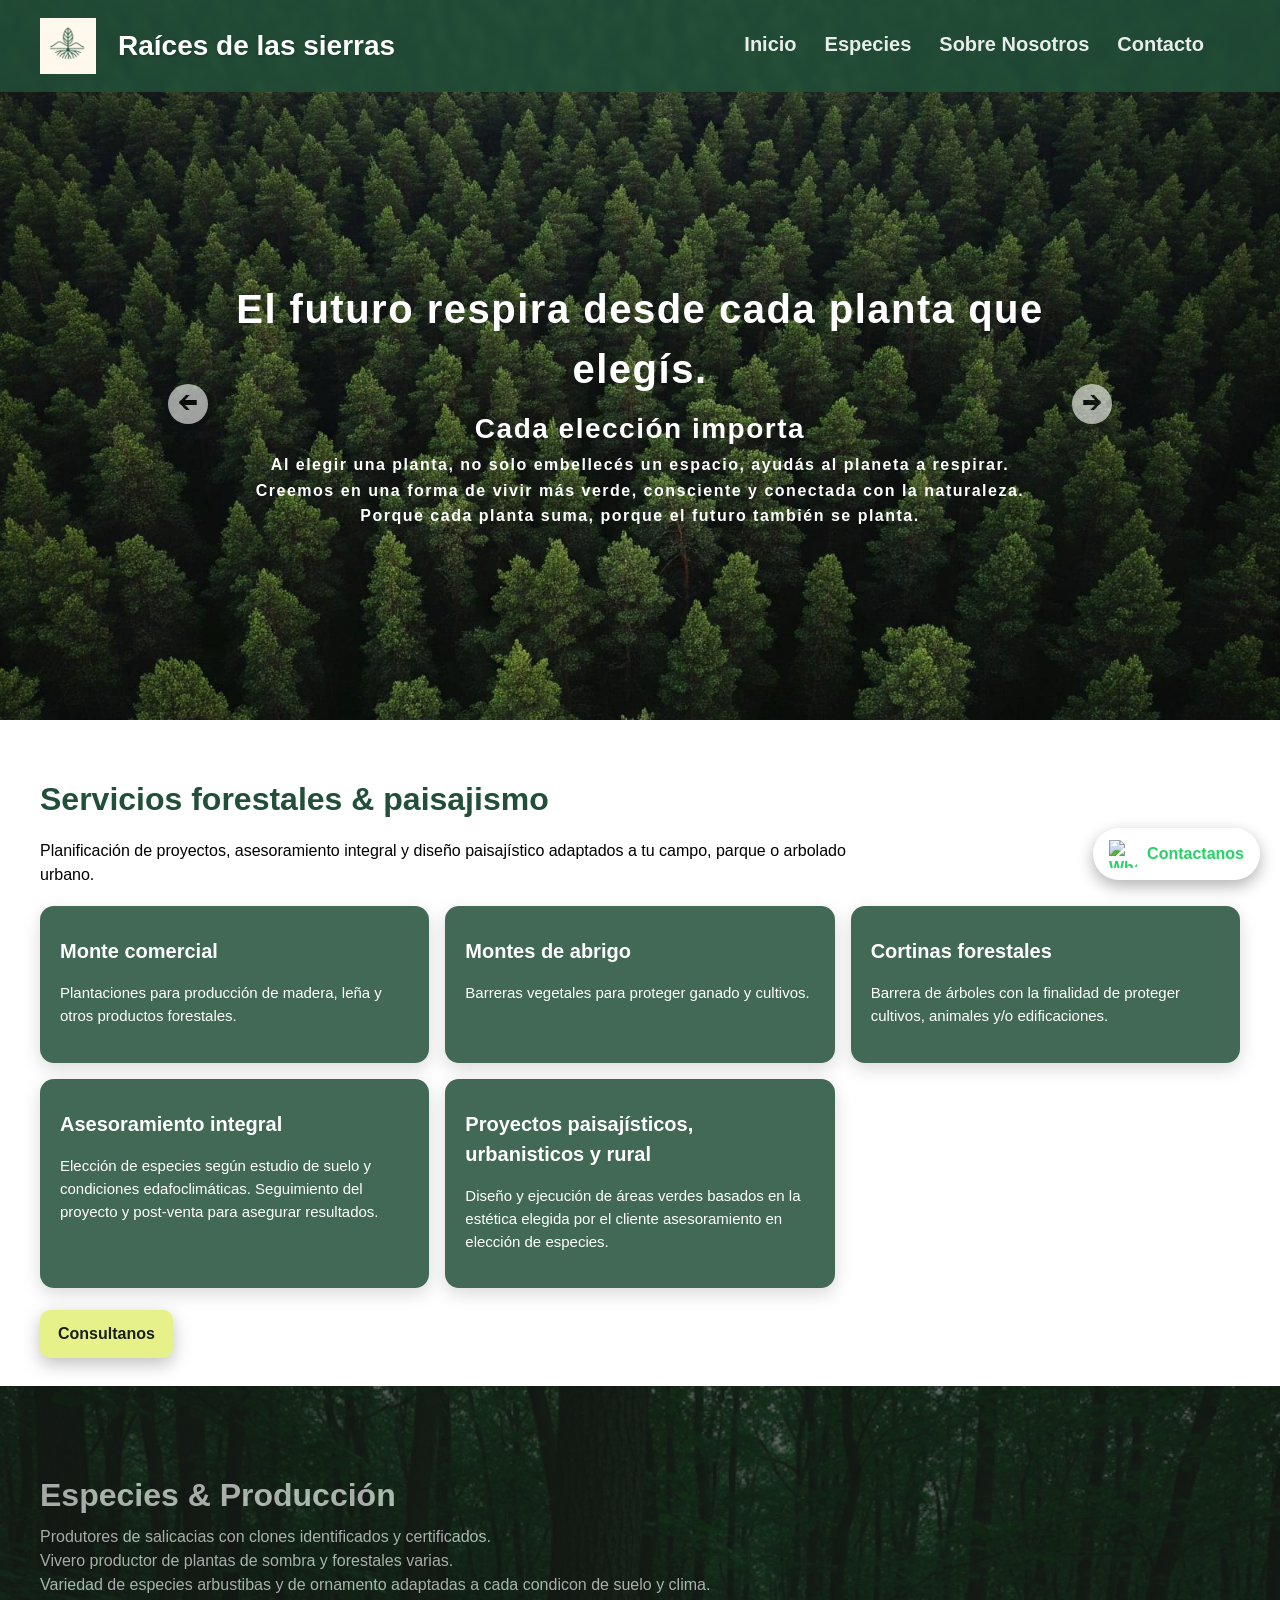
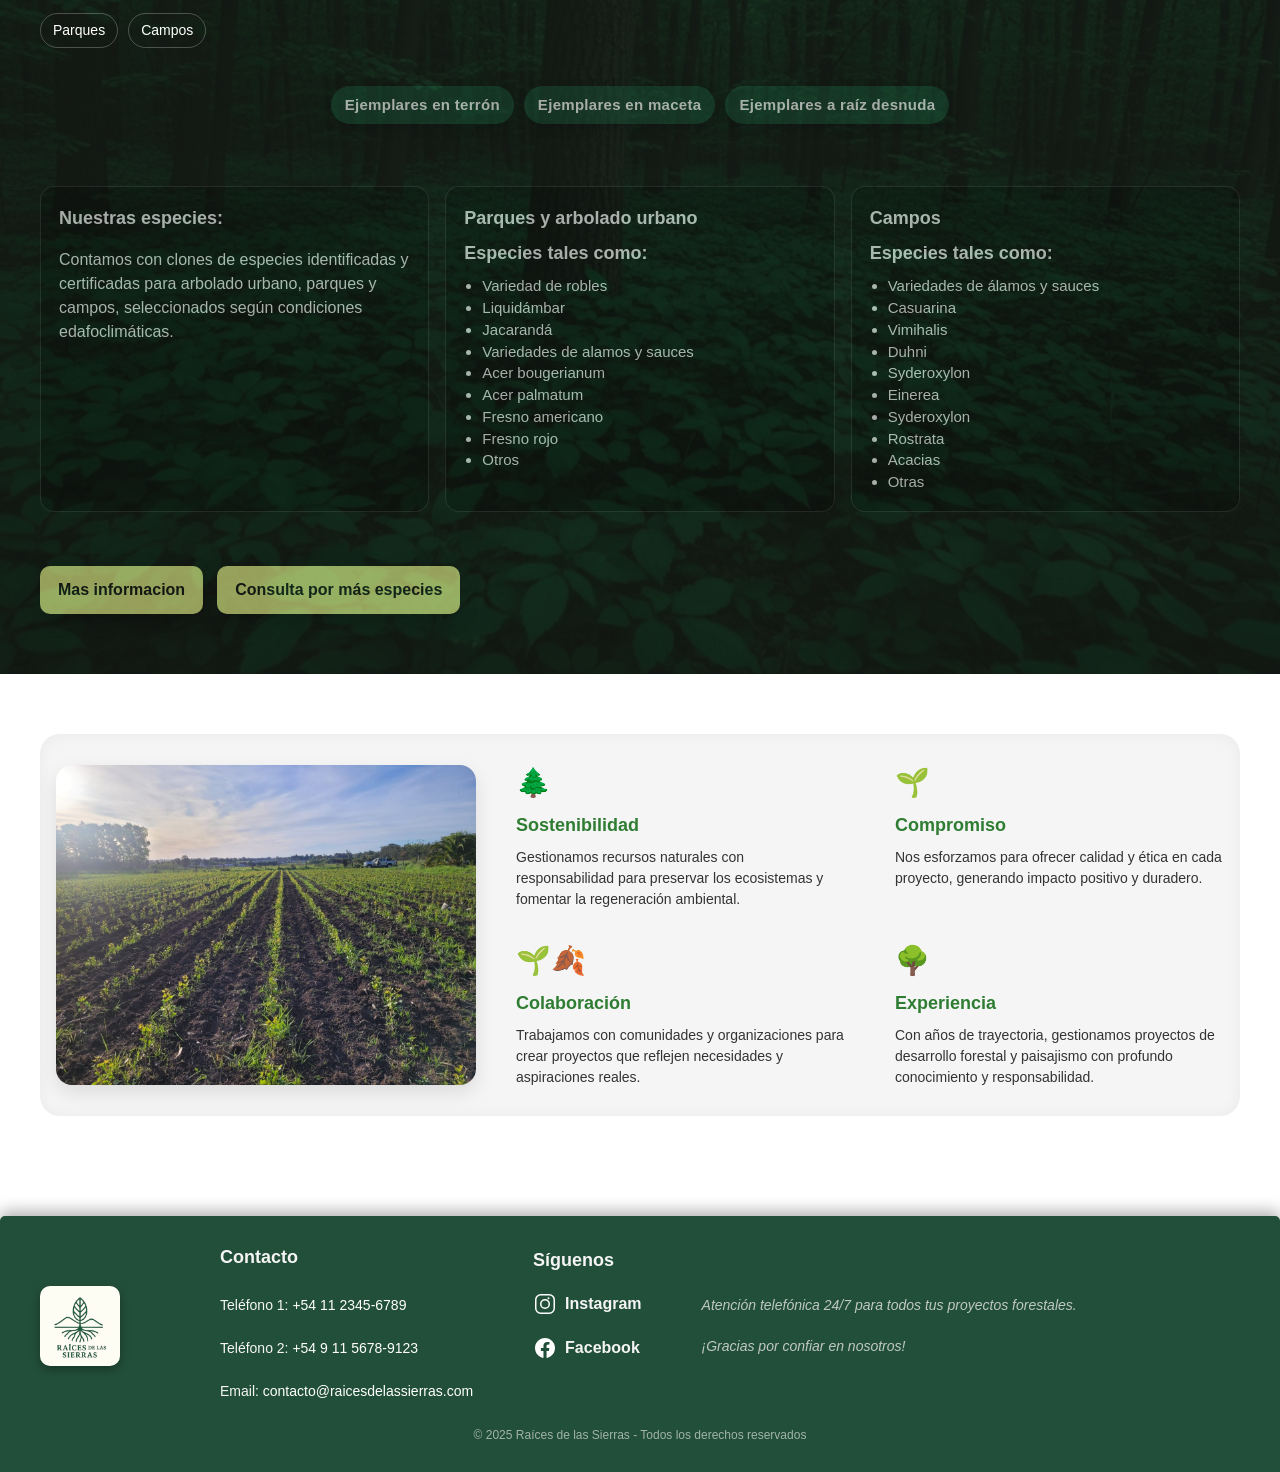
==== commit 2a5820a8: "cambios finales" ====
--- a/html/index.html
+++ b/html/index.html
@@ -28,7 +28,7 @@
     <div class="header__imagen">
       <img src="../Icono Logo.png" alt="Raíces de las Sierras" />
     </div>
-    <div class="header__logo">Raices de las sierras</div>
+    <div class="header__logo">Raíces de las sierras</div>
   </div>
 
   <nav class="header__nav" id="primary-nav">
@@ -79,16 +79,14 @@
       
         <h3>Montes de abrigo</h3>
         <p>
-          Barreras vegetales para proteger ganado y cultivos frente a
-          vientos y lluvias.
+          Barreras vegetales para proteger ganado y cultivos.
         </p>
       </article>
 
       <article class="servicio-card">
         <h3>Cortinas forestales</h3>
         <p>
-          Plantadas con el proposito de reducir la velocidad del viento, bajar la
-          erosión del suelo y proteger cultivos.
+          Barrera de árboles con la finalidad de proteger cultivos, animales y/o edificaciones.
         </p>
       </article>
 
@@ -96,7 +94,7 @@
        
         <h3>Asesoramiento integral</h3>
         <p>
-          Elección de especies según <em>estudio de suelo</em> y
+          Elección de especies según estudio de suelo y
           condiciones edafoclimáticas. Seguimiento del proyecto y
           post-venta para asegurar resultados.
         </p>
@@ -106,7 +104,7 @@
         
         <h3>Proyectos paisajísticos, urbanisticos y rural</h3>
         <p>
-          Diseño y ejecución de áreas verdes basados en la estetica elegida por el cliente 
+          Diseño y ejecución de áreas verdes basados en la estética elegida por el cliente 
           asesoramiento en elección de especies.
         </p>
       </article>
@@ -133,23 +131,19 @@
         <br>Variedad de especies arbustibas y de ornamento adaptadas a cada condicon de suelo y clima.
       </p>
       <ul class="especies__chips" aria-label="Aplicaciones">
-        <li>Arbolado urbano</li>
         <li>Parques</li>
         <li>Campos</li>
       </ul>
     </header>
 
-    <!-- Modalidades de venta -->
-    <section class="venta">
-      <article class="venta__card">
-        <h3>Ejemplares en terrón</h3>
-      
-      </article>
-      <article class="venta__card">
-        <h3>Ejemplares a Raíz desnuda</h3>
-       
-      </article>
+
+    
+    <section class="formatos-etiquetas">
+      <span class="etiqueta-formato">Ejemplares en terrón</span>
+      <span class="etiqueta-formato">Ejemplares en maceta</span>
+      <span class="etiqueta-formato">Ejemplares a raíz desnuda</span>
     </section>
+
 
     <!-- Historias / bloques cortos -->
     <section class="historias">
@@ -160,33 +154,35 @@
           arbolado urbano, parques y campos, seleccionados según condiciones edafoclimáticas.
         </p>
       </article>
-
       <article class="historia">
-        <h4>Arbolado urbano</h4>
-        <ul class="historia__lista">
-          <li>Fresno </li>
-          <li>Plátano </li>
-          <li>Tilo </li>
-        </ul>
-      </article>
-
-      <article class="historia">
-        <h4>Parques</h4>
+        <h4>Parques y arbolado urbano</h4>
+        <h4>Especies tales como:</h4>
         <ul class="historia__lista">
           <li>Variedad de robles</li>
           <li>Liquidámbar </li>
           <li>Jacarandá </li>
+           <li>Variedades de alamos y sauces </li>
+          <li>Acer bougerianum </li>
+          <li>Acer palmatum </li>
+          <li>Fresno americano </li>
+          <li>Fresno rojo </li>
+          <li>Otros </li>
         </ul>
       </article>
 
       <article class="historia">
         <h4>Campos</h4>
+        <h4>Especies tales como:</h4>
         <ul class="historia__lista">
-          <li>Álamo </li>
-          <li>Sauce </li>
+          <li>Variedades de álamos y sauces</li>
           <li>Casuarina </li>
-          <li>Variedad de eucaliptos </li>
-          <li>Variedad de acacias(Blanca y melanoxilon) </li>
+          <li>Vimihalis </li>
+          <li>Duhni</li>
+          <li>Syderoxylon</li>
+          <li>Einerea</li>
+          <li>Syderoxylon</li>
+          <li>Rostrata</li>
+          <li>Acacias</li>
           <li>Otras</li>
         </ul>
       </article>
@@ -202,7 +198,7 @@
   <!-- HASTA ACA tercera SECCION -->
 <section class="valores-seccion">
   <div class="valores-container">
-    <img src="../fondo-pantalla1.jpg" alt="Fondo árboles" class="valores-imagen" />
+    <img src="../surco2.jpg" alt="Fondo árboles" class="valores-imagen" />
 
     <div class="valores-textos">
       <div class="valor-item">
@@ -223,7 +219,7 @@
       <div class="valor-item">
         <div class="valor-icono">&#127795;</div> <!-- Icono naturaleza -->
         <h3>Experiencia</h3>
-        <p>Con años de trayectoria, gestionamos proyectos de desarrollo forestal con profundo conocimiento y responsabilidad.</p>
+        <p>Con años de trayectoria, gestionamos proyectos de desarrollo forestal y paisajismo con profundo conocimiento y responsabilidad.</p>
       </div>
     </div>
   </div>
--- a/css/style.css
+++ b/css/style.css
@@ -445,22 +445,34 @@
 }
 
 /* venta */
-.venta{
-  display:grid;
-  grid-template-columns:1fr;
-  gap:16px;
-  margin-bottom:26px;
-}
-.venta__card{
-  background: rgba(0,0,0,.25);
-  border:1px solid rgba(255,255,255,.15);
-  border-radius:14px;
-  padding:18px;
-}
-.venta__card h3{
-  font-size:20px;
-  margin:0 0 6px;
-  font-weight:700;
+
+/* Etiquetas de formatos */
+.formatos-etiquetas{
+  display: flex;
+  flex-wrap: wrap;
+  justify-content: center;
+  gap: 10px;
+  margin: 24px auto;
+  padding: 10px 0;
+}
+
+.etiqueta-formato{
+  display: inline-block;
+  background: rgba(34,79,57,0.85);
+  color: #fff;
+  padding: 8px 14px;
+  border-radius: 999px;
+  font-size: 15px;
+  font-weight: 600;
+  letter-spacing: 0.3px;
+  box-shadow: 0 4px 12px rgba(0,0,0,.2);
+  user-select: none;
+ 
+}
+
+.etiqueta-formato:hover{
+  background: rgba(231,241,138,0.6);
+  transform: translateY(-1px);
 }
 
 /* historias */
@@ -839,56 +851,55 @@
   width:min(100% - 2*var(--gap), var(--container));
   margin-inline:auto;
 }
-.miembro{
-  display:grid;
+.equipo-grid--circulos{
+  display: grid;
   grid-template-columns: 1fr;
-  gap:14px;
-  align-items:start;
-}
-.miembro__foto{
-  width:100%;
-  aspect-ratio: 3/4;
-  margin:0;
-  position:relative;
-  z-index:0;
-}
-.miembro__texto{
-  position:relative;
-  z-index:1;
-}
-.miembro__foto img{
-  width:100%;
-  height:100%;
-  object-fit:cover;
-  display:block;
-}
-.miembro__foto figcaption{
-  position:absolute;
-  inset:0;
-  display:grid;
-  place-items:center;
-  font-size:14px;
-  color:#666;
-  font-style:italic;
-  pointer-events:none;
-}
-.miembro__texto h3{ 
-  margin:0 0 6px;
-  font-size:20px;
-  font-weight:800;
-  color:#2E7D32;
-}
-.miembro__texto p{
-  margin:0;
-  line-height:1.6;
-  font-size:15px;
-}
-.miembro__foto img{
+  gap: 28px;
+  width: min(100% - 2*var(--gap), var(--container));
+  margin-inline: auto;
+  align-items: start;
+  justify-items: center;
+}
+
+/* Item centrado */
+.miembro--circulo{
+  display: flex;
+  flex-direction: column;
+  align-items: center;
+  gap: 12px;
+  text-align: center;
+}
+
+/* Foto circular */
+.miembro--circulo .miembro__foto{
+  width: 160px;
+  height: 160px;
+  margin: 0;
+  border-radius: 50%;
+  overflow: hidden;
+  box-shadow: 0 8px 20px rgba(0,0,0,.15);
+  border: 3px solid rgba(34,79,57,.15);
+}
+
+.miembro--circulo .miembro__foto img{
+  width: 100%;
+  height: 100%;
+  object-fit: cover;
+  display: block;
   transition: transform .25s ease;
 }
-.miembro:hover .miembro__foto img{
-  transform: scale(1.03);
-}
+.miembro--circulo:hover .miembro__foto img{ transform: scale(1.03); }
+
+/* Nombre */
+.miembro__nombre{
+  margin: 0;
+  font-size: 18px;
+  font-weight: 800;
+  color: var(--verde-oscuro);
+}
+
+/* (opcional) borde destaca al hover */
+.miembro--circulo:hover .miembro__foto{ border-color: #e7f18a; }
 
 /* =========================================================
    CONTACTO — tarjetas
@@ -1180,7 +1191,7 @@
     grid-template-columns: repeat(2, 1fr);
   }
   .info__cards{
-    grid-template-columns: repeat(2, 1fr);
+    grid-template-columns: repeat(2, minmax(260px, 1fr));
   }
   .valores-textos{
     grid-template-columns: repeat(2, 1fr);
@@ -1191,6 +1202,10 @@
   .especies__bg{
   animation:viento 45s linear infinite;
 }
+  .equipo-grid--circulos{ 
+    grid-template-columns: repeat(2, 1fr); 
+  }
+
 }
 
 /* ≥ 768px */
@@ -1214,17 +1229,7 @@
   .valores-imagen{
     height: 300px;
   }
-  .equipo-grid{
-    grid-template-columns: repeat(2, 1fr);
-    gap: 32px;
-  }
-  .miembro{
-    grid-template-columns: 260px 1fr;
-  }
-  .miembro__foto{
-    width: 260px;
-    min-width: 260px;
-  }
+  
   .especies__bg{
   animation:viento 30s linear infinite;
 }
@@ -1296,11 +1301,19 @@
 
   /* Especies */
   .historias{
-    grid-template-columns: repeat(4, 1fr);
-  }
-  .info__cards{
+      
     grid-template-columns: repeat(3, 1fr);
-  }
+    justify-content: center;
+  
+  }
+  
+    .info__cards{
+    grid-template-columns: repeat(2, minmax(320px, 1fr));
+    justify-content: center;
+    max-width: 980px;              /* opcional para que no se estiren de más */
+    margin-inline: auto;
+  }
+  
   .servicios-grid{
     grid-template-columns: repeat(3, 1fr);
   }
@@ -1321,12 +1334,13 @@
     grid-template-columns: repeat(2, 1fr);
     gap: 30px 50px;
   }
-
-  /* Equipo */
-  .equipo-grid{
-    gap: 70px 100px;
-  }
-
+   .equipo-grid--circulos{
+    grid-template-columns: repeat(3, 1fr);
+  }
+  .miembro--circulo .miembro__foto{
+    width: 190px;
+    height: 190px;
+  }
   /* Footer en fila */
   .footer-container{
     display: flex;
@@ -1341,5 +1355,5 @@
   .especies__bg{
   animation:viento 10s linear infinite;
 }
-}
-
+
+}
